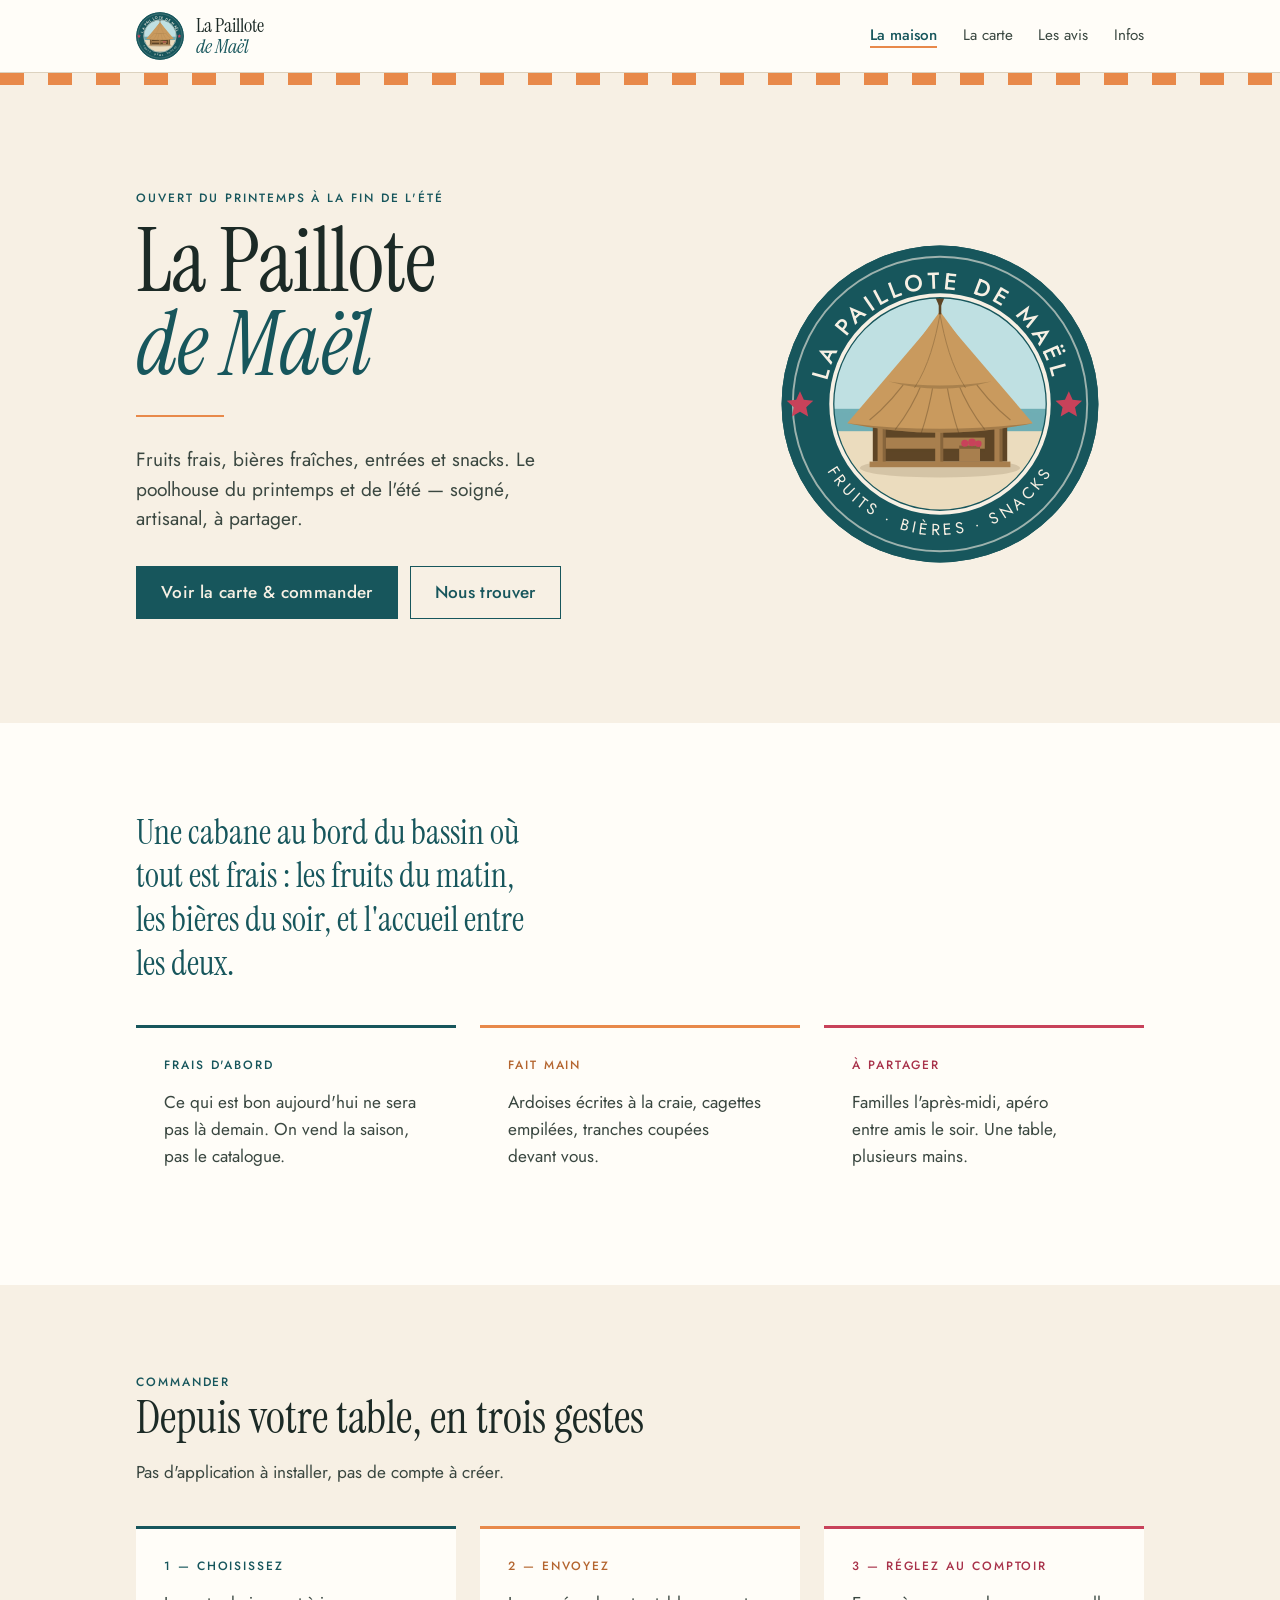
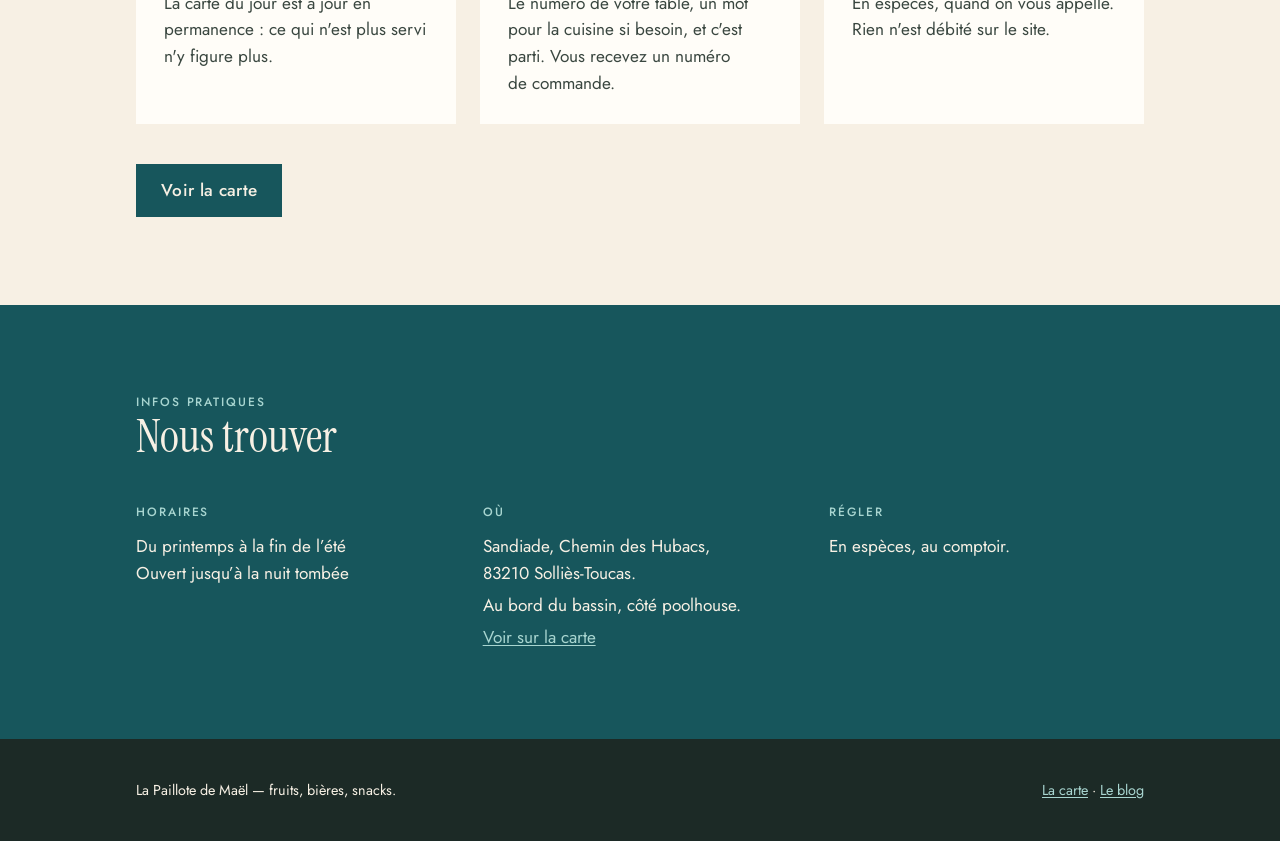
==== site/index.html @ 507b34f7 "Horaires en direct sur l'accueil (au lieu du texte à compléter)" ====
<!DOCTYPE html>
<html lang="fr">
<head>
<meta charset="utf-8">
<meta name="viewport" content="width=device-width, initial-scale=1">
<title>La Paillote de Maël — fruits frais, bières et snacks au bord du bassin</title>
<meta name="description" content="Le poolhouse du printemps et de l'été : fruits frais, bières fraîches, entrées et snacks. Commandez depuis votre table.">
<link rel="icon" href="assets/badge.svg" type="image/svg+xml">
<link rel="icon" type="image/png" sizes="32x32" href="assets/favicon-32.png">
<link rel="apple-touch-icon" href="assets/apple-touch-icon.png">
<link rel="stylesheet" href="css/site.css">
<script src="js/badge.js" defer></script>
<script type="module" src="js/commandes.js"></script>
<script type="module">
  import { afficherHoraires } from './js/horaires.js';
  afficherHoraires(document.getElementById('horaires'));
</script>
</head>
<body>

<a class="saut" href="#principal">Aller au contenu</a>

<header class="entete">
  <div class="contenu entete__barre">
    <a class="marque" href="index.html">
      <span class="cadre-badge marque__badge"><svg class="badge" viewBox="0 0 200 200" aria-hidden="true"><use href="#badge" width="200" height="200"/></svg></span>
      <span class="marque__nom">La Paillote<br><span class="italique">de Maël</span></span>
    </a>
    <nav class="nav" aria-label="Principale">
      <a href="index.html" aria-current="page">La maison</a>
      <a href="carte.html">La carte</a>
      <a href="avis.html">Les avis</a>
      <a class="nav--secondaire" href="#infos">Infos</a>
      <a class="nav--commandes" id="nav-commandes" href="suivi.html" hidden>Vos commandes en cours</a>
    </nav>
  </div>
</header>

<main id="principal">

  <div class="rayures"></div>

  <section class="accroche">
    <div class="contenu accroche__corps">
      <div>
        <p class="surtitre">Ouvert du printemps à la fin de l'été</p>
        <h1 class="accroche__titre">La Paillote<br><span class="italique">de Maël</span></h1>
        <div class="accroche__filet"></div>
        <p class="accroche__texte">
          Fruits frais, bières fraîches, entrées et snacks. Le poolhouse du
          printemps et de l'été — soigné, artisanal, à partager.
        </p>
        <div class="accroche__actions">
          <a class="bouton" href="carte.html">Voir la carte &amp; commander</a>
          <a class="bouton bouton--creux" href="#infos">Nous trouver</a>
        </div>
      </div>
      <div class="cadre-badge accroche__badge">
        <svg class="badge" viewBox="0 0 200 200" role="img"
             aria-label="Badge de La Paillote de Maël"><use href="#badge" width="200" height="200"/></svg>
      </div>
    </div>
  </section>

  <section class="section">
    <div class="contenu">
      <p class="chapo">
        Une cabane au bord du bassin où tout est frais : les fruits du matin,
        les bières du soir, et l'accueil entre les deux.
      </p>

      <div class="principes">
        <article class="principe">
          <h2 class="principe__titre">Frais d'abord</h2>
          <p class="principe__texte">
            Ce qui est bon aujourd'hui ne sera pas là demain. On vend la
            saison, pas le catalogue.
          </p>
        </article>
        <article class="principe principe--abricot">
          <h2 class="principe__titre">Fait main</h2>
          <p class="principe__texte">
            Ardoises écrites à la craie, cagettes empilées, tranches coupées
            devant vous.
          </p>
        </article>
        <article class="principe principe--pasteque">
          <h2 class="principe__titre">À partager</h2>
          <p class="principe__texte">
            Familles l'après-midi, apéro entre amis le soir. Une table,
            plusieurs mains.
          </p>
        </article>
      </div>
    </div>
  </section>

  <section class="section section--creme">
    <div class="contenu">
      <p class="surtitre">Commander</p>
      <h2 class="titre-section">Depuis votre table, en trois gestes</h2>
      <p class="section__intro">
        Pas d'application à installer, pas de compte à créer.
      </p>

      <div class="principes">
        <article class="principe">
          <h3 class="principe__titre">1 — Choisissez</h3>
          <p class="principe__texte">
            La carte du jour est à jour en permanence : ce qui n'est plus
            servi n'y figure plus.
          </p>
        </article>
        <article class="principe principe--abricot">
          <h3 class="principe__titre">2 — Envoyez</h3>
          <p class="principe__texte">
            Le numéro de votre table, un mot pour la cuisine si besoin, et
            c'est parti. Vous recevez un numéro de commande.
          </p>
        </article>
        <article class="principe principe--pasteque">
          <h3 class="principe__titre">3 — Réglez au comptoir</h3>
          <p class="principe__texte">
            En espèces, quand on vous appelle. Rien n'est débité sur le site.
          </p>
        </article>
      </div>

      <p style="margin-top: 2.5rem;">
        <a class="bouton" href="carte.html">Voir la carte</a>
      </p>
    </div>
  </section>

  <section class="section section--bassin" id="infos">
    <div class="contenu">
      <p class="surtitre">Infos pratiques</p>
      <h2 class="titre-section">Nous trouver</h2>

      <div class="infos">
        <div class="info" id="horaires">
          <h3 class="info__titre">Horaires</h3>
          <p><span class="horaires__badge" data-horaires-badge>…</span></p>
          <p><span data-horaires-jours>Du printemps à la fin de l'été</span><br>
             <span data-horaires-plage>Ouvert jusqu'à la nuit tombée.</span></p>
        </div>
        <div class="info">
          <h3 class="info__titre">Où</h3>
          <p>Sandiade, Chemin des Hubacs,<br>83210 Solliès-Toucas.</p>
          <p>Au bord du bassin, côté poolhouse.</p>
          <p><a href="https://www.google.com/maps/search/?api=1&amp;query=Chemin+des+Hubacs%2C+83210+Solli%C3%A8s-Toucas"
                target="_blank" rel="noopener">Voir sur la carte</a></p>
        </div>
        <div class="info">
          <h3 class="info__titre">Régler</h3>
          <p>En espèces, au comptoir.</p>
        </div>
      </div>

    </div>
  </section>

</main>

<footer class="pied">
  <div class="contenu pied__barre">
    <p>La Paillote de Maël — fruits, bières, snacks.</p>
    <p><a href="carte.html">La carte</a> · <a href="https://paillotedemael.blogspot.com/" rel="noopener">Le blog</a></p>
  </div>
</footer>

</body>
</html>
---- site/css/site.css ----
/* ==========================================================================
   La Paillote de Maël — site public
   Le site reprend les jetons de la charte (voir charte/index.html) mais en
   unités relatives : il se lit d'abord sur un téléphone, au bord du bassin.
   ========================================================================== */

/* --- Polices ------------------------------------------------------------- */

@font-face {
  font-family: 'Instrument Serif';
  font-style: normal;
  font-weight: 400;
  font-display: swap;
  src: url('../../assets/fonts/instrument-serif-latin.woff2') format('woff2');
  unicode-range: U+0000-00FF, U+0131, U+0152-0153, U+02BB-02BC, U+02C6, U+02DA,
    U+02DC, U+0304, U+0308, U+0329, U+2000-206F, U+20AC, U+2122, U+2191, U+2193,
    U+2212, U+2215, U+FEFF, U+FFFD;
}

@font-face {
  font-family: 'Instrument Serif';
  font-style: italic;
  font-weight: 400;
  font-display: swap;
  src: url('../../assets/fonts/instrument-serif-italic-latin.woff2') format('woff2');
  unicode-range: U+0000-00FF, U+0131, U+0152-0153, U+02BB-02BC, U+02C6, U+02DA,
    U+02DC, U+0304, U+0308, U+0329, U+2000-206F, U+20AC, U+2122, U+2191, U+2193,
    U+2212, U+2215, U+FEFF, U+FFFD;
}

@font-face {
  font-family: 'Jost';
  font-style: normal;
  font-weight: 100 900;
  font-display: swap;
  src: url('../../assets/fonts/jost-latin.woff2') format('woff2');
  unicode-range: U+0000-00FF, U+0131, U+0152-0153, U+02BB-02BC, U+02C6, U+02DA,
    U+02DC, U+0304, U+0308, U+0329, U+2000-206F, U+20AC, U+2122, U+2191, U+2193,
    U+2212, U+2215, U+FEFF, U+FFFD;
}

/* --- Jetons -------------------------------------------------------------- */

:root {
  --bassin: #17565c;
  --abricot: #e8894a;
  --creme: #f7f0e4;
  --pasteque: #c8425a;
  --eau-claire: #a8d5d0;
  --olive: #7c8f4e;
  --encre: #1c2a26;

  --abricot-texte: #b4652f;
  --pasteque-texte: #a8324a;
  --papier: #fffdf8;
  --texte: #3a4740;
  --gris: #6e7c74;
  --filet: #dcd2bf;
  --pointille: #c8bfa9;

  --serif: 'Instrument Serif', Georgia, 'Times New Roman', serif;
  --sans: 'Jost', 'Helvetica Neue', Arial, sans-serif;

  /* La charte veut de l'air : 60 % de crème, le reste par petites touches. */
  --gouttiere: clamp(1.25rem, 4vw, 2.5rem);
  --largeur: 68rem;
  --rayon: 0;
}

* {
  box-sizing: border-box;
}

h1, h2, h3, h4, p, ul, ol, figure, blockquote {
  margin: 0;
}

ul {
  padding: 0;
  list-style: none;
}

html {
  -webkit-text-size-adjust: 100%;
}

body {
  margin: 0;
  background: var(--papier);
  color: var(--encre);
  font-family: var(--sans);
  font-size: clamp(1rem, 0.96rem + 0.2vw, 1.075rem);
  line-height: 1.55;
  text-wrap: pretty;
}

img, svg {
  max-width: 100%;
}

a {
  color: var(--bassin);
  text-underline-offset: 2px;
}

a:hover {
  color: var(--abricot);
}

:focus-visible {
  outline: 2px solid var(--abricot);
  outline-offset: 3px;
}

/* Le lien d'évitement ne se montre qu'au clavier. */
.saut {
  position: absolute;
  left: -9999px;
  top: 0;
  z-index: 100;
  padding: 0.75rem 1rem;
  background: var(--bassin);
  color: var(--creme);
}

.saut:focus {
  left: 0;
}

/* --- Éléments partagés --------------------------------------------------- */

.contenu {
  width: 100%;
  max-width: var(--largeur);
  margin-inline: auto;
  padding-inline: var(--gouttiere);
}

.surtitre {
  font-size: 0.75rem;
  font-weight: 500;
  letter-spacing: 0.16em;
  text-transform: uppercase;
  color: var(--bassin);
}

.titre-section {
  font-family: var(--serif);
  font-weight: 400;
  font-size: clamp(1.9rem, 1.4rem + 2.2vw, 2.9rem);
  line-height: 1.1;
  text-wrap: balance;
}

.italique {
  font-style: italic;
  color: var(--bassin);
}

/* Rayures parasol — bandes de 8 mm à l'échelle du web. */
.rayures {
  height: 0.75rem;
  background: repeating-linear-gradient(
    90deg,
    var(--abricot) 0 1.5rem,
    var(--creme) 1.5rem 3rem
  );
}

.bouton {
  display: inline-flex;
  align-items: center;
  justify-content: center;
  gap: 0.5rem;
  min-height: 3rem;
  padding: 0.75rem 1.5rem;
  border: 1px solid var(--bassin);
  border-radius: var(--rayon);
  background: var(--bassin);
  color: var(--creme);
  font: inherit;
  font-weight: 500;
  letter-spacing: 0.02em;
  text-decoration: none;
  cursor: pointer;
  transition: background 0.15s, border-color 0.15s, color 0.15s;
}

.bouton:hover:not(:disabled) {
  background: var(--abricot);
  border-color: var(--abricot);
  color: var(--encre);
}

.bouton:disabled {
  opacity: 0.45;
  cursor: not-allowed;
}

.bouton--creux {
  background: transparent;
  color: var(--bassin);
}

.bouton--creux:hover {
  background: var(--bassin);
  border-color: var(--bassin);
  color: var(--creme);
}

/* --- En-tête ------------------------------------------------------------- */

.entete {
  position: sticky;
  top: 0;
  z-index: 20;
  background: var(--papier);
  border-bottom: 1px solid var(--filet);
}

.entete__barre {
  display: flex;
  align-items: center;
  justify-content: space-between;
  gap: 1rem;
  min-height: 4.5rem;
}

.marque {
  display: flex;
  align-items: center;
  gap: 0.75rem;
  text-decoration: none;
  color: inherit;
}

.marque__badge {
  width: 3rem;
}

.marque__nom {
  font-family: var(--serif);
  font-size: 1.25rem;
  line-height: 1.05;
}

.nav {
  display: flex;
  align-items: center;
  gap: clamp(0.75rem, 2vw, 1.75rem);
}

.nav a {
  color: var(--texte);
  font-size: 0.95rem;
  text-decoration: none;
}

.nav a:hover,
.nav a[aria-current='page'] {
  color: var(--bassin);
}

.nav a[aria-current='page'] {
  font-weight: 500;
  box-shadow: inset 0 -2px 0 var(--abricot);
}

/* « Vos commandes en cours » : l'onglet n'existe que si l'appareil a une
   commande fraîche — js/commandes.js retire alors l'attribut hidden. */
.nav--commandes {
  color: var(--abricot-texte);
  font-weight: 500;
  white-space: nowrap;
}

@media (max-width: 34rem) {
  .nav--secondaire {
    display: none;
  }

  /* Sur téléphone, l'onglet des commandes passe à la ligne plutôt que de
     pousser l'en-tête hors de l'écran. */
  .nav {
    flex-wrap: wrap;
    justify-content: flex-end;
    row-gap: 0.25rem;
  }
}

/* --- Bandeau d'accueil --------------------------------------------------- */

.accroche {
  background: var(--creme);
}

.accroche__corps {
  padding-block: clamp(3rem, 9vw, 6.5rem);
  display: grid;
  gap: clamp(1.75rem, 5vw, 3rem);
  grid-template-columns: minmax(0, 1fr);
  align-items: center;
}

@media (min-width: 52rem) {
  .accroche__corps {
    grid-template-columns: minmax(0, 1.15fr) minmax(0, 0.85fr);
  }
}

.accroche__titre {
  font-family: var(--serif);
  font-weight: 400;
  font-size: clamp(3rem, 1.6rem + 6.5vw, 5.5rem);
  line-height: 0.95;
  letter-spacing: -0.01em;
  margin-block: 0.75rem 0;
  text-wrap: balance;
}

.accroche__filet {
  width: 5.5rem;
  height: 2px;
  margin-block: 1.75rem;
  background: var(--abricot);
}

.accroche__texte {
  max-width: 34ch;
  font-size: clamp(1.05rem, 1rem + 0.35vw, 1.2rem);
  color: var(--texte);
}

.accroche__actions {
  display: flex;
  flex-wrap: wrap;
  gap: 0.75rem;
  margin-top: 2rem;
}

.accroche__badge {
  justify-self: center;
  width: min(20rem, 62vw);
}

/* --- Sections ------------------------------------------------------------ */

.section {
  padding-block: clamp(3rem, 8vw, 5.5rem);
}

.section--creme {
  background: var(--creme);
}

.section--bassin {
  background: var(--bassin);
  color: var(--creme);
}

.section--bassin .surtitre {
  color: var(--eau-claire);
}

.section--bassin a {
  color: var(--eau-claire);
}

.section__intro {
  max-width: 44ch;
  margin-top: 1rem;
  color: var(--texte);
}

.section--bassin .section__intro {
  color: inherit;
}

.chapo {
  max-width: 26ch;
  font-family: var(--serif);
  font-size: clamp(1.5rem, 1.1rem + 1.7vw, 2.1rem);
  line-height: 1.3;
  color: var(--bassin);
}

/* Les trois principes de la charte. */
.principes {
  display: grid;
  gap: 1.5rem;
  margin-top: 2.5rem;
  grid-template-columns: repeat(auto-fit, minmax(15rem, 1fr));
}

.principe {
  padding: 1.75rem;
  background: var(--papier);
  border-top: 3px solid var(--bassin);
}

.section--creme .principe {
  background: var(--papier);
}

.principe--abricot { border-top-color: var(--abricot); }
.principe--pasteque { border-top-color: var(--pasteque); }

.principe__titre {
  font-size: 0.75rem;
  font-weight: 500;
  letter-spacing: 0.16em;
  text-transform: uppercase;
  color: var(--bassin);
}

.principe--abricot .principe__titre { color: var(--abricot-texte); }
.principe--pasteque .principe__titre { color: var(--pasteque-texte); }

.principe__texte {
  margin-top: 0.9rem;
  color: var(--texte);
}

/* --- Infos pratiques ----------------------------------------------------- */

.infos {
  display: grid;
  gap: 2rem;
  margin-top: 2.5rem;
  grid-template-columns: repeat(auto-fit, minmax(14rem, 1fr));
}

.info__titre {
  font-size: 0.75rem;
  font-weight: 500;
  letter-spacing: 0.16em;
  text-transform: uppercase;
  color: var(--eau-claire);
  margin-bottom: 0.75rem;
}

.info p + p {
  margin-top: 0.35rem;
}

/* --- Pied de page -------------------------------------------------------- */

.pied {
  padding-block: 2.5rem;
  background: var(--encre);
  color: var(--creme);
  font-size: 0.9rem;
}

.pied__barre {
  display: flex;
  flex-wrap: wrap;
  align-items: center;
  justify-content: space-between;
  gap: 1rem;
}

.pied a {
  color: var(--eau-claire);
}

/* --- Messages ------------------------------------------------------------ */

.message {
  padding: 1rem 1.25rem;
  border-left: 3px solid var(--bassin);
  background: var(--creme);
  color: var(--texte);
}

.message--erreur {
  border-left-color: var(--pasteque);
  color: var(--pasteque-texte);
}

.message--succes {
  border-left-color: var(--olive);
}

[hidden] {
  display: none !important;
}

/* --- Formulaires --------------------------------------------------------- */

.champ {
  display: flex;
  flex-direction: column;
  gap: 0.4rem;
}

.champ__label {
  font-size: 0.75rem;
  font-weight: 500;
  letter-spacing: 0.16em;
  text-transform: uppercase;
  color: var(--bassin);
}

.champ__aide {
  font-size: 0.85rem;
  color: var(--gris);
}

input[type='text'],
input[type='tel'],
input[type='email'],
input[type='password'],
textarea,
select {
  width: 100%;
  min-height: 3rem;
  padding: 0.7rem 0.9rem;
  border: 1px solid var(--pointille);
  border-radius: var(--rayon);
  background: var(--papier);
  color: inherit;
  font: inherit;
}

textarea {
  min-height: 5.5rem;
  resize: vertical;
}

input:focus-visible,
textarea:focus-visible,
select:focus-visible {
  border-color: var(--bassin);
}

/* --- Badge --------------------------------------------------------------- */
/* Le dessin est injecté par js/badge.js ; les couleurs vivent ici.
   La TAILLE se règle sur le cadre (.cadre-badge), jamais sur le dessin :
   le badge remplit toujours son cadre, et une règle de composant ne se
   retrouve jamais à batailler de spécificité avec celle-ci. */

.cadre-badge {
  display: block;
  flex: none;
  aspect-ratio: 1;
}

.badge {
  display: block;
  width: 100%;
  height: 100%;

  --badge-anneau: var(--bassin);
  --badge-lettrage: var(--creme);
  --badge-etoile: var(--pasteque);
  --badge-ciel: #bfe0e2;
  --badge-eau: #6faeb4;
  --badge-sable: #ebdcbe;
  --badge-toit: #c99a5e;
  --badge-poteau: #a87f4e;
  --badge-ombre: #5e4526;
  --badge-fruit: var(--pasteque);
}

.badge--mono {
  --badge-anneau: var(--creme);
  --badge-lettrage: var(--bassin);
  --badge-etoile: var(--bassin);
  --badge-ciel: var(--creme);
  --badge-eau: var(--creme);
  --badge-sable: var(--creme);
  --badge-toit: var(--bassin);
  --badge-poteau: var(--bassin);
  --badge-ombre: var(--creme);
  --badge-fruit: var(--bassin);
}

/* --- La carte ------------------------------------------------------------ */

.sommaire {
  position: sticky;
  top: 4.5rem;
  z-index: 10;
  display: flex;
  gap: 0.5rem;
  overflow-x: auto;
  padding-block: 0.75rem;
  background: var(--papier);
  border-bottom: 1px solid var(--filet);
  scrollbar-width: none;
}

.sommaire::-webkit-scrollbar {
  display: none;
}

.sommaire__lien {
  flex: none;
  padding: 0.4rem 0.9rem;
  border: 1px solid var(--filet);
  color: var(--texte);
  font-size: 0.85rem;
  text-decoration: none;
  white-space: nowrap;
}

.sommaire__lien:hover {
  border-color: var(--bassin);
  color: var(--bassin);
}

.rayon + .rayon {
  margin-top: clamp(2.5rem, 6vw, 4rem);
}

.rayon__titre {
  padding-bottom: 0.75rem;
  border-bottom: 1px solid var(--filet);
  font-family: var(--serif);
  font-weight: 400;
  font-size: clamp(1.6rem, 1.2rem + 1.6vw, 2.2rem);
  /* Le titre du rayon doit rester lisible sous le sommaire collant. */
  scroll-margin-top: 8.5rem;
}

.rayon {
  scroll-margin-top: 8.5rem;
}

.plat {
  display: grid;
  grid-template-columns: minmax(0, 1fr) auto auto;
  align-items: center;
  column-gap: clamp(0.75rem, 3vw, 1.5rem);
  padding-block: 1.1rem;
  border-bottom: 1px solid var(--filet);
}

.plat--choisi {
  box-shadow: inset 3px 0 0 var(--abricot);
  padding-left: 0.9rem;
}

.plat__nom {
  font-size: 1.05rem;
}

.plat__description {
  margin-top: 0.15rem;
  color: var(--gris);
  font-size: 0.9rem;
}

.plat__prix {
  font-variant-numeric: tabular-nums;
  color: var(--bassin);
  white-space: nowrap;
}

/* Compteur : le « + » est toujours là, « − » et le total n'apparaissent
   qu'une fois l'article choisi. */
.compteur {
  display: flex;
  align-items: center;
  gap: 0.35rem;
}

.compteur__bouton {
  width: 2.5rem;
  height: 2.5rem;
  flex: none;
  display: grid;
  place-items: center;
  border: 1px solid var(--bassin);
  border-radius: 50%;
  background: transparent;
  color: var(--bassin);
  font: inherit;
  font-size: 1.2rem;
  line-height: 1;
  cursor: pointer;
}

.compteur__bouton:hover {
  background: var(--bassin);
  color: var(--creme);
}

.compteur__bouton--plus {
  background: var(--bassin);
  color: var(--creme);
}

.compteur__bouton--plus:hover {
  background: var(--abricot);
  border-color: var(--abricot);
  color: var(--encre);
}

.compteur__valeur {
  min-width: 1.5rem;
  text-align: center;
  font-weight: 500;
  font-variant-numeric: tabular-nums;
}

/* --- Barre de panier ----------------------------------------------------- */

.barre-panier {
  position: sticky;
  bottom: 0;
  z-index: 15;
  background: var(--bassin);
  color: var(--creme);
  /* Au-dessus de la barre d'accueil des téléphones. */
  padding-bottom: env(safe-area-inset-bottom);
}

.barre-panier__corps {
  display: flex;
  align-items: center;
  justify-content: space-between;
  gap: 1rem;
  padding-block: 0.9rem;
}

.barre-panier__compte {
  font-size: 0.85rem;
  color: var(--eau-claire);
}

.barre-panier__total {
  font-family: var(--serif);
  font-size: 1.5rem;
  line-height: 1.1;
}

.barre-panier .bouton {
  background: var(--abricot);
  border-color: var(--abricot);
  color: var(--encre);
}

.barre-panier .bouton:hover {
  background: var(--creme);
  border-color: var(--creme);
}

/* --- Récapitulatif ------------------------------------------------------- */

.dialogue {
  width: min(32rem, 100vw);
  max-height: 92vh;
  margin: auto;
  padding: 0;
  border: 0;
  background: var(--papier);
  color: inherit;
}

.dialogue::backdrop {
  background: rgb(28 42 38 / 0.55);
}

.dialogue__corps {
  padding: clamp(1.5rem, 5vw, 2.25rem);
  display: flex;
  flex-direction: column;
  gap: 1.5rem;
}

.dialogue__titre {
  font-family: var(--serif);
  font-weight: 400;
  font-size: 1.9rem;
  line-height: 1.1;
}

.recap {
  display: flex;
  flex-direction: column;
  gap: 0.5rem;
  padding-block: 1.25rem;
  border-block: 1px solid var(--filet);
}

.recap__ligne {
  display: flex;
  justify-content: space-between;
  gap: 1rem;
}

.recap__prix {
  font-variant-numeric: tabular-nums;
  color: var(--bassin);
  white-space: nowrap;
}

.recap__total {
  display: flex;
  justify-content: space-between;
  align-items: baseline;
  gap: 1rem;
  font-family: var(--serif);
  font-size: 1.5rem;
}

.choix {
  display: flex;
  gap: 0.75rem;
}

.choix label {
  flex: 1;
  display: flex;
  align-items: center;
  justify-content: center;
  gap: 0.5rem;
  min-height: 3rem;
  padding: 0.6rem 1rem;
  border: 1px solid var(--pointille);
  cursor: pointer;
}

.choix input {
  accent-color: var(--bassin);
}

.choix label:has(input:checked) {
  border-color: var(--bassin);
  background: var(--creme);
  font-weight: 500;
}

.formulaire {
  display: flex;
  flex-direction: column;
  gap: 1.25rem;
}

.formulaire__actions {
  display: flex;
  flex-wrap: wrap;
  gap: 0.75rem;
}

.formulaire__actions .bouton {
  flex: 1;
}

/* --- Suivi de commande --------------------------------------------------- */

.suivi {
  padding-block: clamp(3rem, 9vw, 6rem);
  text-align: center;
}

.suivi__numero {
  font-family: var(--serif);
  font-size: clamp(4rem, 2rem + 9vw, 7rem);
  line-height: 1;
  color: var(--bassin);
}

.suivi__etapes {
  display: flex;
  justify-content: center;
  flex-wrap: wrap;
  gap: 0.5rem;
  margin-top: 2.5rem;
}

.suivi__etape {
  padding: 0.5rem 1rem;
  border: 1px solid var(--filet);
  color: var(--gris);
  font-size: 0.85rem;
}

.suivi__etape[data-actuelle] {
  border-color: var(--bassin);
  background: var(--bassin);
  color: var(--creme);
}

.suivi__etape[data-passee] {
  border-color: var(--bassin);
  color: var(--bassin);
}

/* D'autres commandes du même appareil : on propose d'aller les suivre. */
.suivi__autres {
  margin-top: 3.5rem;
  padding-top: 2rem;
  border-top: 1px solid var(--filet);
}

.suivi__autres-titre {
  font-size: 0.75rem;
  font-weight: 500;
  letter-spacing: 0.16em;
  text-transform: uppercase;
  color: var(--gris);
}

.suivi__autres-liste {
  display: flex;
  justify-content: center;
  flex-wrap: wrap;
  gap: 0.5rem 1.5rem;
  margin-top: 1rem;
}

.suivi__autres-liste a {
  color: var(--bassin);
}

/* --- La facture ----------------------------------------------------------- */
/* Le choix (imprimer / e-mail) vit sur la page de suivi ; le gabarit
   .facture n'existe qu'à l'impression : l'écran ne le montre jamais. */

.facture-choix {
  margin-top: 2.5rem;
}

.facture-choix__boutons {
  display: flex;
  gap: 0.75rem;
  flex-wrap: wrap;
  margin-top: 0.75rem;
}

.facture {
  display: none;
}

@media print {
  /* À l'impression, la facture est la page entière. */
  .entete,
  main,
  .pied {
    display: none !important;
  }

  .facture {
    display: block;
    font-family: var(--sans, sans-serif);
    color: #000;
    max-width: 34rem;
  }

  .facture h1 {
    font-family: var(--serif, serif);
    font-size: 18pt;
    margin-bottom: 2pt;
  }

  .facture table {
    width: 100%;
    border-collapse: collapse;
    margin-block: 10pt;
  }

  .facture td {
    padding: 3pt 0;
    border-bottom: 0.5pt solid #bbb;
  }

  .facture td:last-child {
    text-align: right;
    white-space: nowrap;
  }

  .facture .facture__total td {
    font-weight: 600;
    border-bottom: none;
    border-top: 1.5pt solid #000;
  }
}

/* Le détail d'une formule au récapitulatif : sous le nom, discret. */
.recap__choix {
  display: block;
  font-size: 0.85rem;
  color: var(--gris);
}

/* --- Fidélité et roue ------------------------------------------------------ */

.fidelite {
  margin-top: 2.5rem;
  padding: 1.25rem 1.5rem;
  background: var(--creme);
  border-inline-start: 3px solid var(--abricot);
  display: grid;
  gap: 0.5rem;
  justify-items: start;
}

.fidelite__points {
  font-family: var(--serif);
  font-size: 2rem;
  line-height: 1;
}

.fidelite__avoirs {
  list-style: none;
  padding: 0;
  display: grid;
  gap: 0.25rem;
}

.roue {
  position: relative;
  width: min(18rem, 70vw);
}

.roue__disque {
  display: block;
  width: 100%;
  height: auto;
}

.roue__fleche {
  position: absolute;
  top: -0.4rem;
  left: 50%;
  transform: translateX(-50%);
  width: 0;
  height: 0;
  border-inline: 0.7rem solid transparent;
  border-top: 1.1rem solid var(--encre);
  z-index: 1;
}

/* --- Les avis -------------------------------------------------------------- */
/* Le dépôt (étoiles) vit sur la page de suivi ; les cartes, sur avis.html. */

.avis-etoiles {
  display: flex;
  gap: 0.25rem;
}

.avis-etoiles button {
  font-size: 2rem;
  line-height: 1;
  padding: 0.15rem;
  background: none;
  border: none;
  color: var(--filet);
  cursor: pointer;
  transition: color 0.1s, transform 0.1s;
}

.avis-etoiles button:hover {
  transform: scale(1.15);
}

.avis-etoiles button.avis-etoiles--pleine {
  color: var(--abricot);
}

.avis-bloc {
  margin-top: 2.5rem;
  padding: 1.25rem 1.5rem;
  background: var(--creme);
  border-inline-start: 3px solid var(--olive);
}

.avis-liste {
  display: grid;
  grid-template-columns: repeat(auto-fill, minmax(19rem, 1fr));
  gap: 1rem;
  align-items: start;
}

.avis-carte {
  background: var(--creme);
  padding: 1.1rem 1.25rem;
  display: grid;
  gap: 0.5rem;
}

.avis-carte__etoiles {
  color: var(--abricot);
  letter-spacing: 0.15em;
}

.avis-carte__mot {
  font-family: var(--serif);
  font-size: 1.15rem;
  line-height: 1.35;
}

.avis-carte__signature {
  color: var(--gris);
  font-size: 0.9rem;
}

.avis-carte__commande {
  color: var(--gris);
  font-size: 0.85rem;
  border-top: 1px dashed var(--pointille);
  padding-top: 0.5rem;
}

/* --- Bandeaux de la carte --------------------------------------------------- */
/* Le service fermé, l'heure mystère : deux annonces, en haut de la carte. */

.bandeau {
  margin-top: 1.5rem;
  padding: 0.9rem 1.1rem;
  border-inline-start: 3px solid var(--bassin);
  background: var(--creme);
  font-weight: 500;
}

.bandeau--ferme {
  border-inline-start-color: var(--pasteque);
  color: var(--pasteque-texte);
}

.bandeau--heure {
  border-inline-start-color: var(--abricot);
  color: var(--abricot-texte);
}

/* --- Horaires, sur la page d'accueil ---------------------------------------- */

.horaires__badge {
  display: inline-block;
  font-family: var(--sans);
  font-weight: 500;
  font-size: 0.9rem;
  letter-spacing: 0.02em;
}

.horaires__badge--ouvert {
  color: var(--olive);
}

.horaires__badge--ferme {
  color: var(--pasteque);
}

/* Un bouton de service, discret : « me prévenir », et compagnie. */
.bouton-discret {
  font: inherit;
  font-size: 0.9rem;
  padding: 0.45rem 0.9rem;
  background: none;
  border: 1px solid var(--filet);
  color: var(--texte);
  cursor: pointer;
}

.bouton-discret:hover {
  border-color: var(--abricot);
  color: var(--abricot-texte);
}
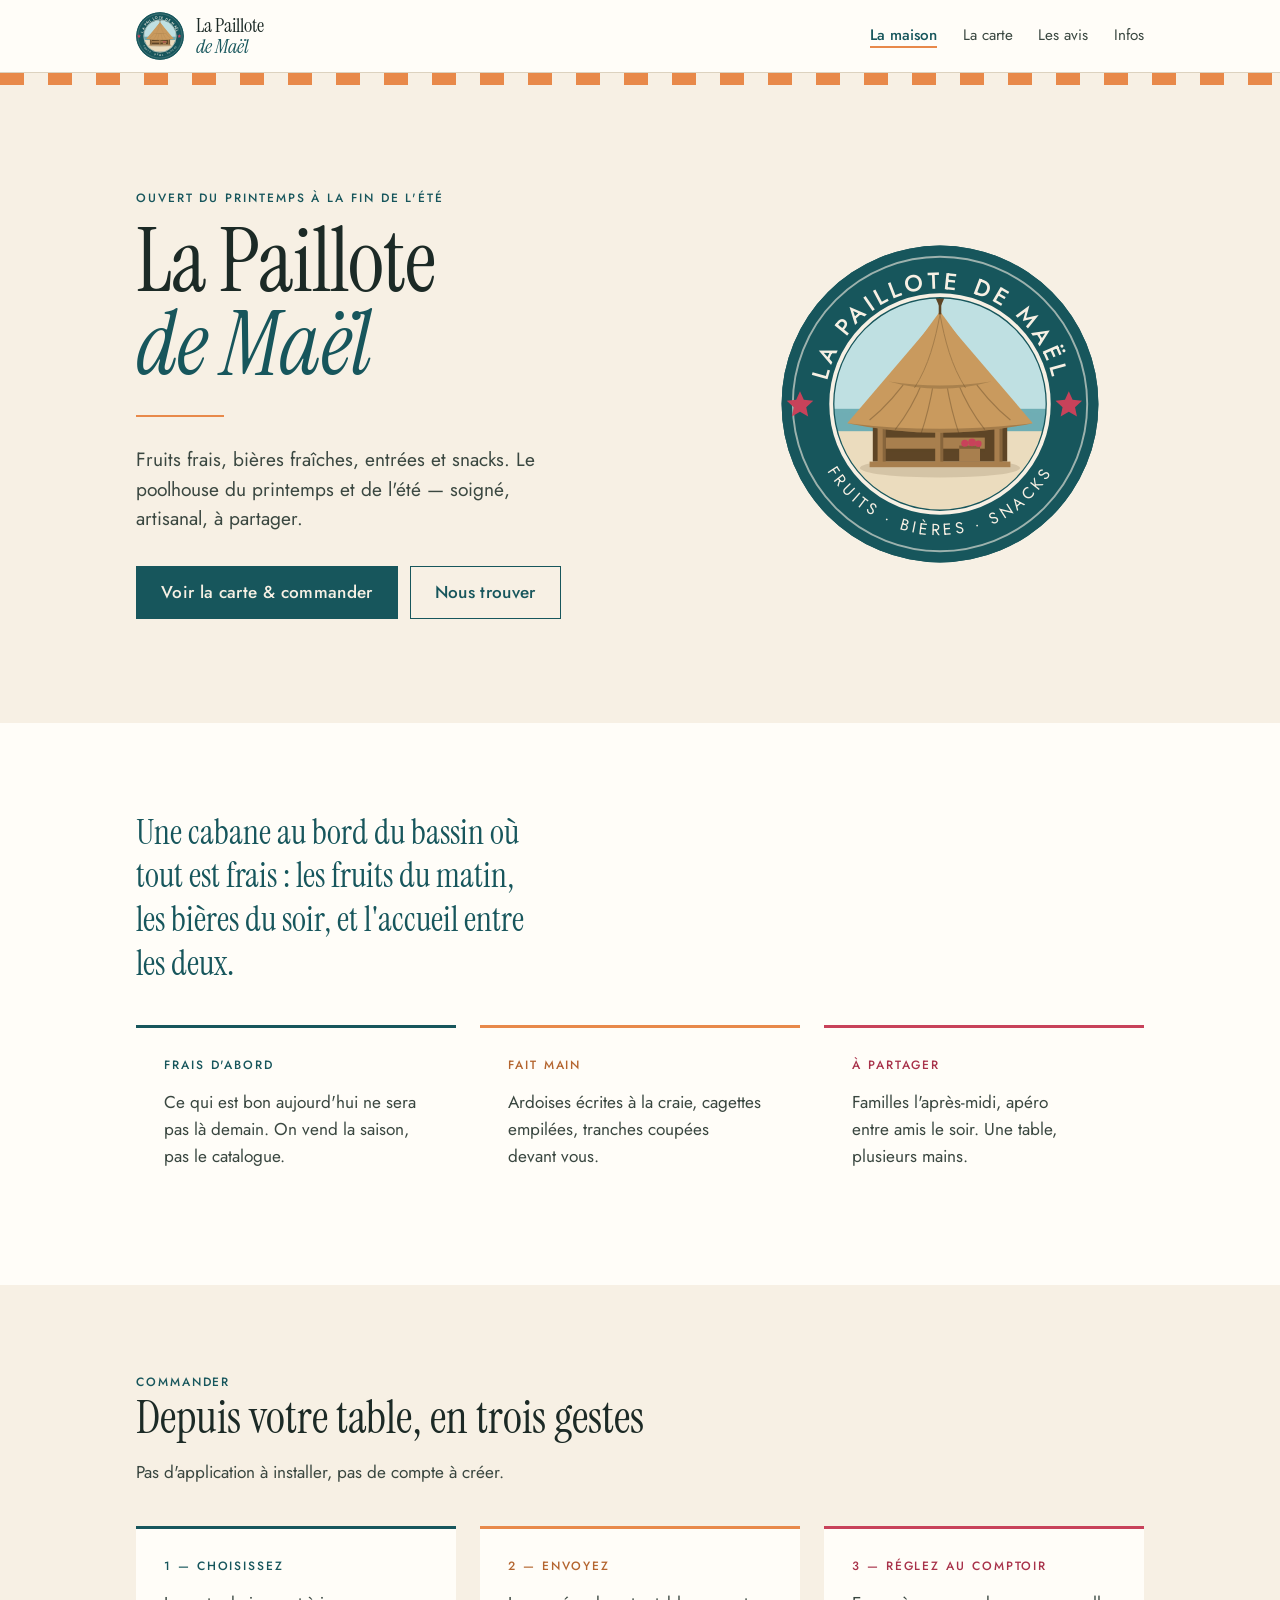
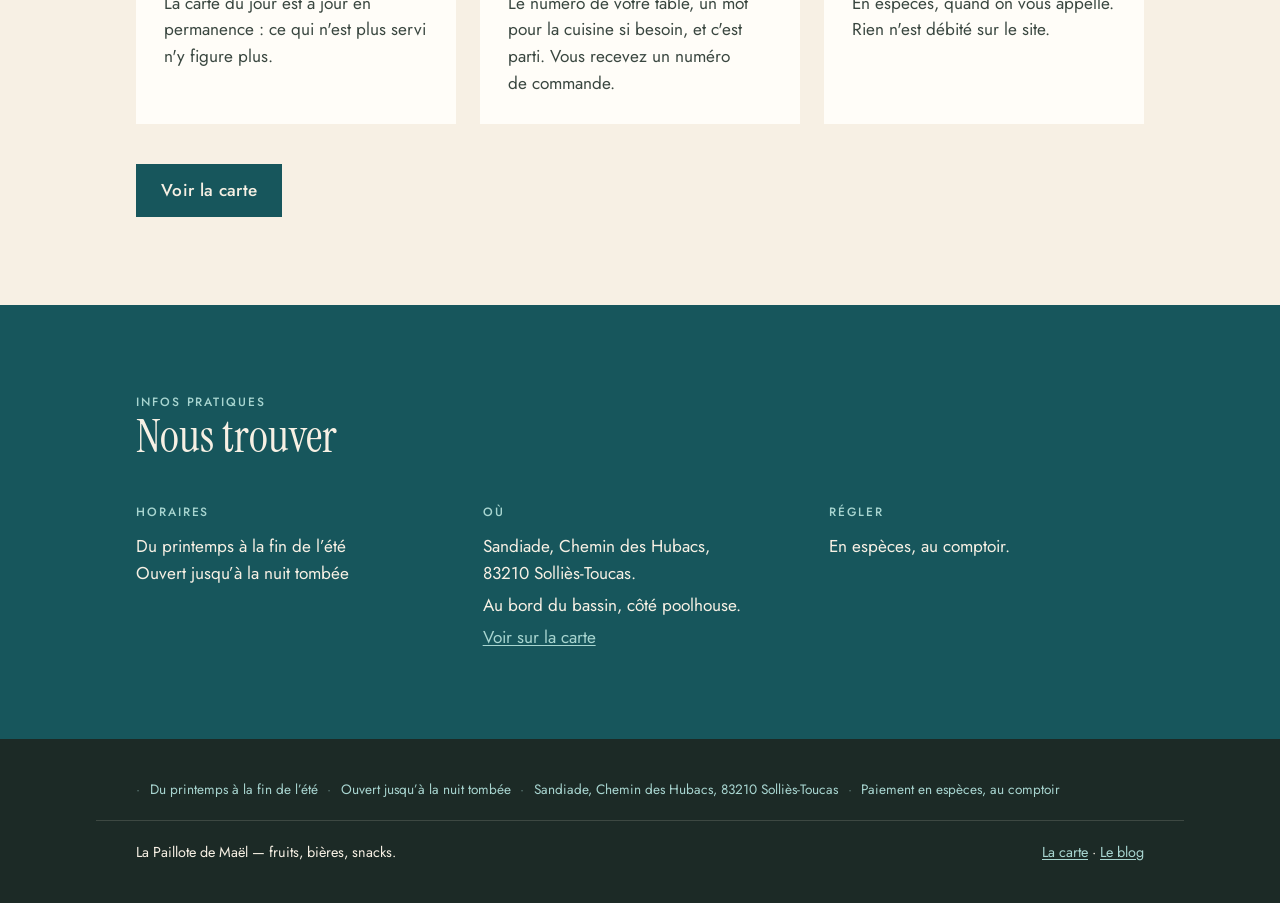
==== commit 00b0483e: "Infos pratiques (horaires, adresse, paiement) dans le pied de toutes les pages publiques" ====
--- a/site/index.html
+++ b/site/index.html
@@ -14,6 +14,7 @@
 <script type="module">
   import { afficherHoraires } from './js/horaires.js';
   afficherHoraires(document.getElementById('horaires'));
+  afficherHoraires(document.getElementById('pied-horaires'));
 </script>
 </head>
 <body>
@@ -163,6 +164,17 @@
 </main>
 
 <footer class="pied">
+  <div class="contenu pied__infos" id="pied-horaires">
+    <span class="horaires__badge" data-horaires-badge>…</span>
+    <span class="pied__infos-separateur">·</span>
+    <span data-horaires-jours>Du printemps à la fin de l'été</span>
+    <span class="pied__infos-separateur">·</span>
+    <span data-horaires-plage>Ouvert jusqu'à la nuit tombée.</span>
+    <span class="pied__infos-separateur">·</span>
+    <span>Sandiade, Chemin des Hubacs, 83210 Solliès-Toucas</span>
+    <span class="pied__infos-separateur">·</span>
+    <span>Paiement en espèces, au comptoir</span>
+  </div>
   <div class="contenu pied__barre">
     <p>La Paillote de Maël — fruits, bières, snacks.</p>
     <p><a href="carte.html">La carte</a> · <a href="https://paillotedemael.blogspot.com/" rel="noopener">Le blog</a></p>
--- a/site/css/site.css
+++ b/site/css/site.css
@@ -464,6 +464,30 @@
   color: var(--eau-claire);
 }
 
+.pied__infos {
+  display: flex;
+  flex-wrap: wrap;
+  align-items: baseline;
+  gap: 0.4rem 0.6rem;
+  padding-bottom: 1.25rem;
+  margin-bottom: 1.25rem;
+  border-bottom: 1px solid rgba(247, 240, 228, 0.15);
+  font-size: 0.85rem;
+  color: var(--eau-claire);
+}
+
+.pied__infos .horaires__badge--ouvert {
+  color: #9fd6a0;
+}
+
+.pied__infos .horaires__badge--ferme {
+  color: #e79a9a;
+}
+
+.pied__infos-separateur {
+  opacity: 0.5;
+}
+
 /* --- Messages ------------------------------------------------------------ */
 
 .message {
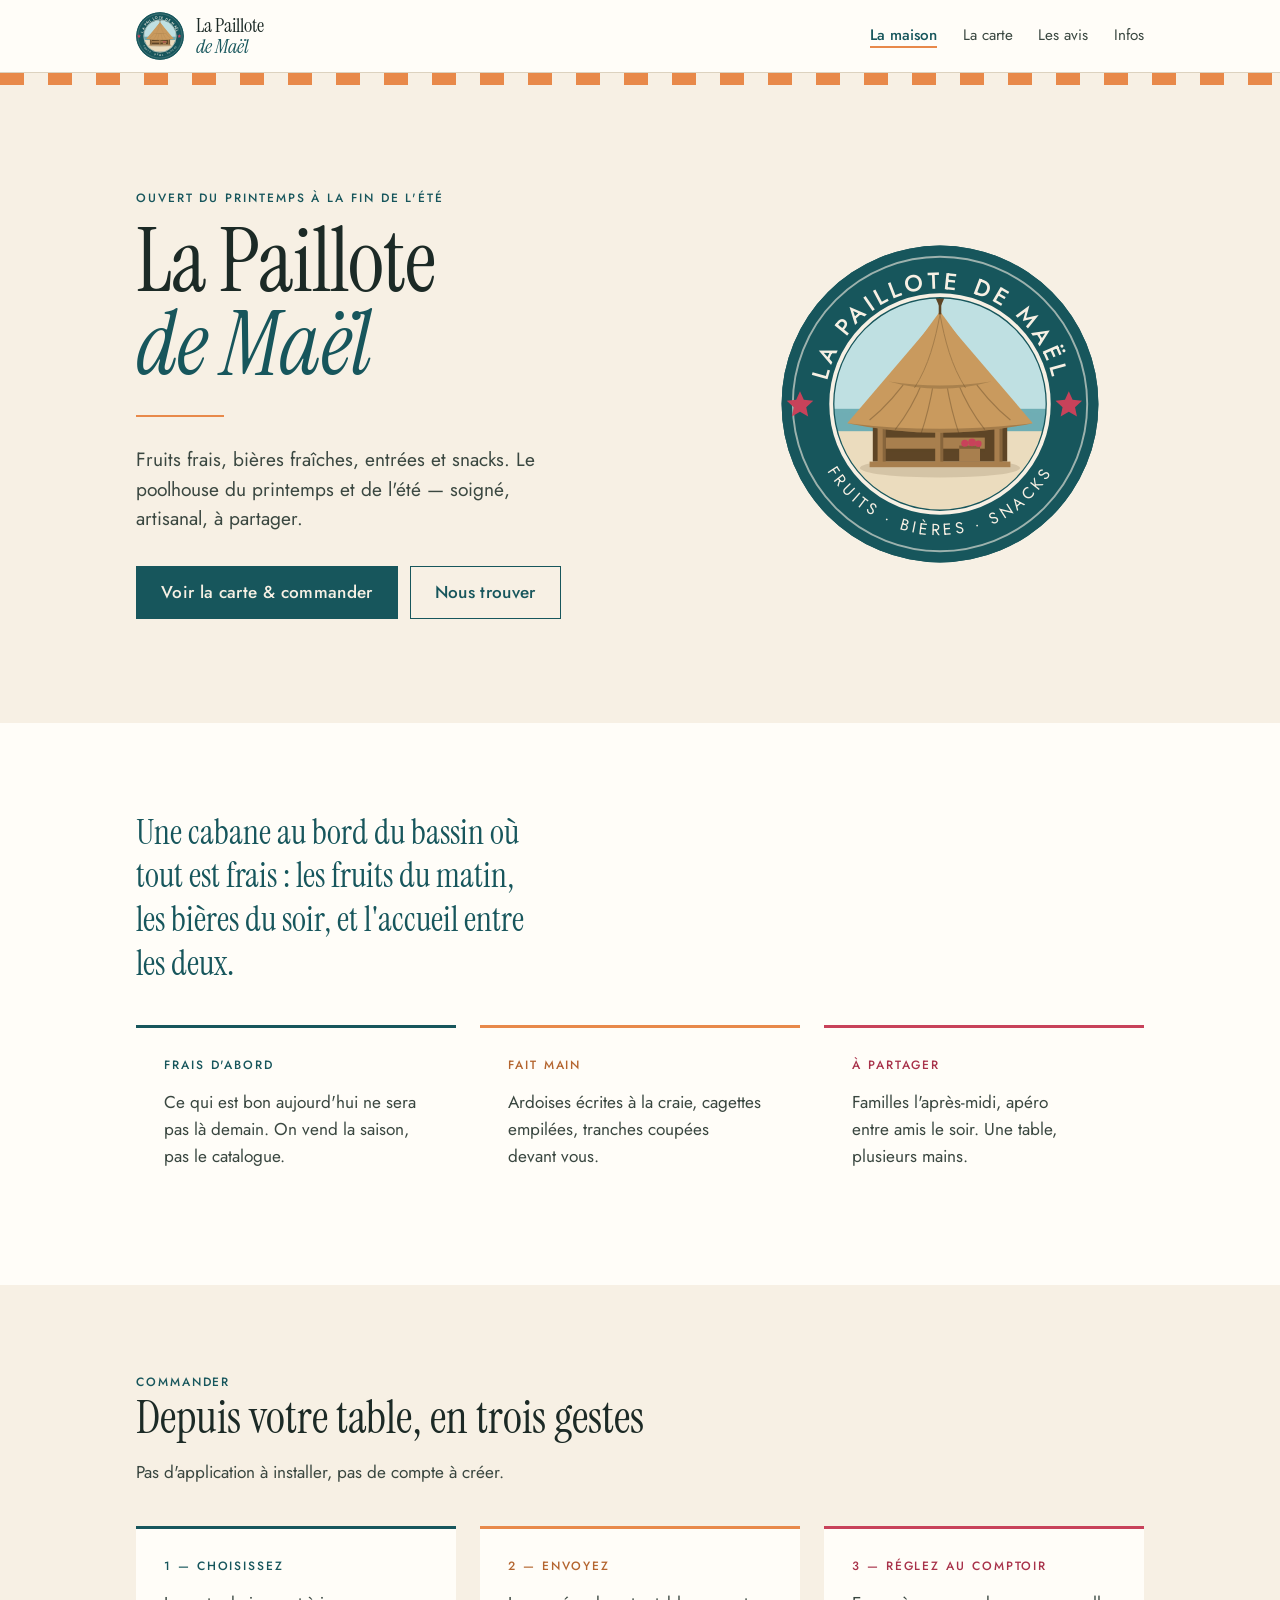
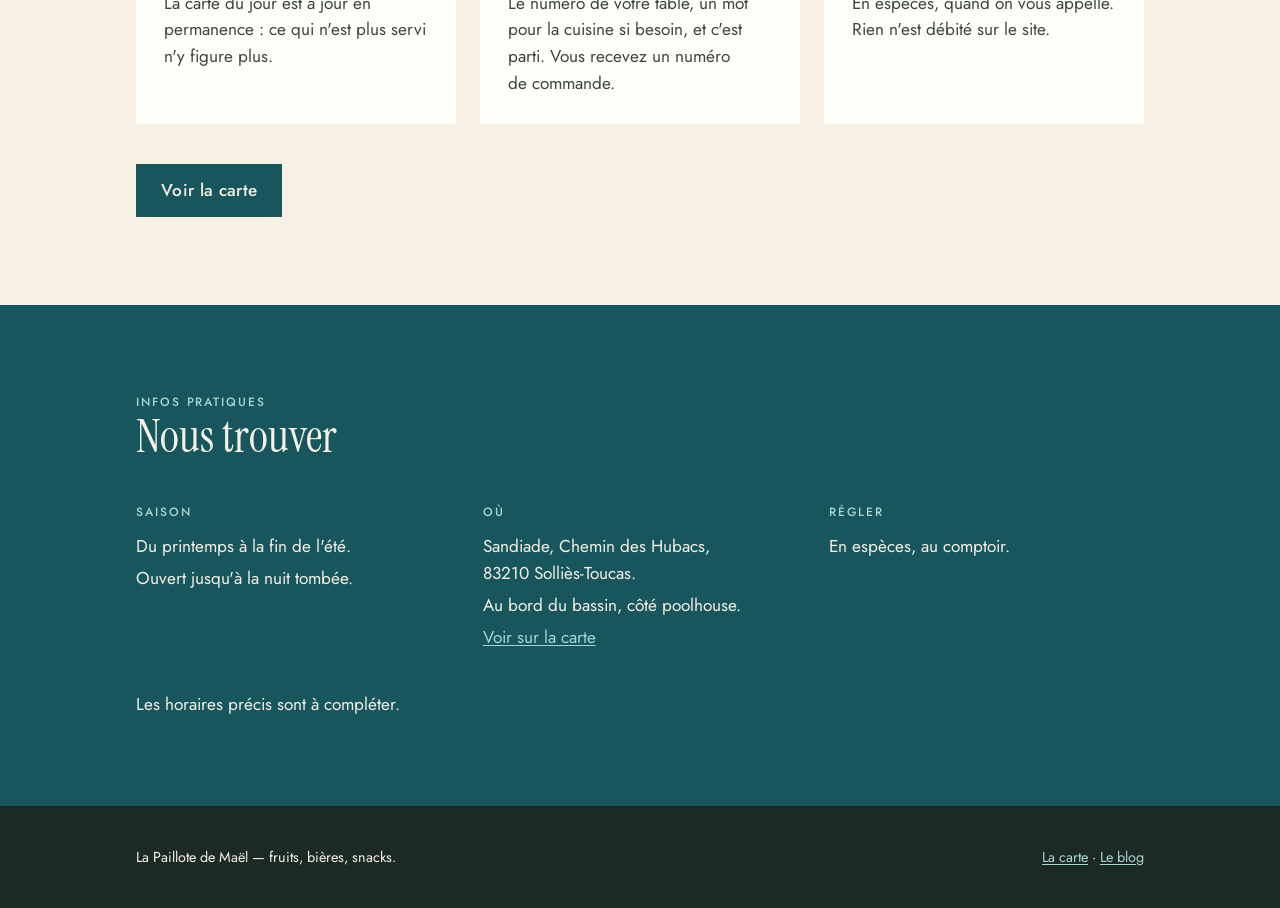
==== commit 564196bc: "Revenir sur les quatre commits d'horaires Annule 507b34f, 488288f, a40be6d et 00b0483. Le motif prin" ====
--- a/site/index.html
+++ b/site/index.html
@@ -11,11 +11,6 @@
 <link rel="stylesheet" href="css/site.css">
 <script src="js/badge.js" defer></script>
 <script type="module" src="js/commandes.js"></script>
-<script type="module">
-  import { afficherHoraires } from './js/horaires.js';
-  afficherHoraires(document.getElementById('horaires'));
-  afficherHoraires(document.getElementById('pied-horaires'));
-</script>
 </head>
 <body>
 
@@ -139,11 +134,10 @@
       <h2 class="titre-section">Nous trouver</h2>
 
       <div class="infos">
-        <div class="info" id="horaires">
-          <h3 class="info__titre">Horaires</h3>
-          <p><span class="horaires__badge" data-horaires-badge>…</span></p>
-          <p><span data-horaires-jours>Du printemps à la fin de l'été</span><br>
-             <span data-horaires-plage>Ouvert jusqu'à la nuit tombée.</span></p>
+        <div class="info">
+          <h3 class="info__titre">Saison</h3>
+          <p>Du printemps à la fin de l'été.</p>
+          <p>Ouvert jusqu'à la nuit tombée.</p>
         </div>
         <div class="info">
           <h3 class="info__titre">Où</h3>
@@ -158,23 +152,16 @@
         </div>
       </div>
 
+      <p class="section__intro" style="margin-top: 2.5rem;">
+        <!-- À compléter : horaires, téléphone, réseaux. -->
+        Les horaires précis sont à compléter.
+      </p>
     </div>
   </section>
 
 </main>
 
 <footer class="pied">
-  <div class="contenu pied__infos" id="pied-horaires">
-    <span class="horaires__badge" data-horaires-badge>…</span>
-    <span class="pied__infos-separateur">·</span>
-    <span data-horaires-jours>Du printemps à la fin de l'été</span>
-    <span class="pied__infos-separateur">·</span>
-    <span data-horaires-plage>Ouvert jusqu'à la nuit tombée.</span>
-    <span class="pied__infos-separateur">·</span>
-    <span>Sandiade, Chemin des Hubacs, 83210 Solliès-Toucas</span>
-    <span class="pied__infos-separateur">·</span>
-    <span>Paiement en espèces, au comptoir</span>
-  </div>
   <div class="contenu pied__barre">
     <p>La Paillote de Maël — fruits, bières, snacks.</p>
     <p><a href="carte.html">La carte</a> · <a href="https://paillotedemael.blogspot.com/" rel="noopener">Le blog</a></p>
--- a/site/css/site.css
+++ b/site/css/site.css
@@ -464,30 +464,6 @@
   color: var(--eau-claire);
 }
 
-.pied__infos {
-  display: flex;
-  flex-wrap: wrap;
-  align-items: baseline;
-  gap: 0.4rem 0.6rem;
-  padding-bottom: 1.25rem;
-  margin-bottom: 1.25rem;
-  border-bottom: 1px solid rgba(247, 240, 228, 0.15);
-  font-size: 0.85rem;
-  color: var(--eau-claire);
-}
-
-.pied__infos .horaires__badge--ouvert {
-  color: #9fd6a0;
-}
-
-.pied__infos .horaires__badge--ferme {
-  color: #e79a9a;
-}
-
-.pied__infos-separateur {
-  opacity: 0.5;
-}
-
 /* --- Messages ------------------------------------------------------------ */
 
 .message {
@@ -1150,24 +1126,6 @@
   color: var(--abricot-texte);
 }
 
-/* --- Horaires, sur la page d'accueil ---------------------------------------- */
-
-.horaires__badge {
-  display: inline-block;
-  font-family: var(--sans);
-  font-weight: 500;
-  font-size: 0.9rem;
-  letter-spacing: 0.02em;
-}
-
-.horaires__badge--ouvert {
-  color: var(--olive);
-}
-
-.horaires__badge--ferme {
-  color: var(--pasteque);
-}
-
 /* Un bouton de service, discret : « me prévenir », et compagnie. */
 .bouton-discret {
   font: inherit;
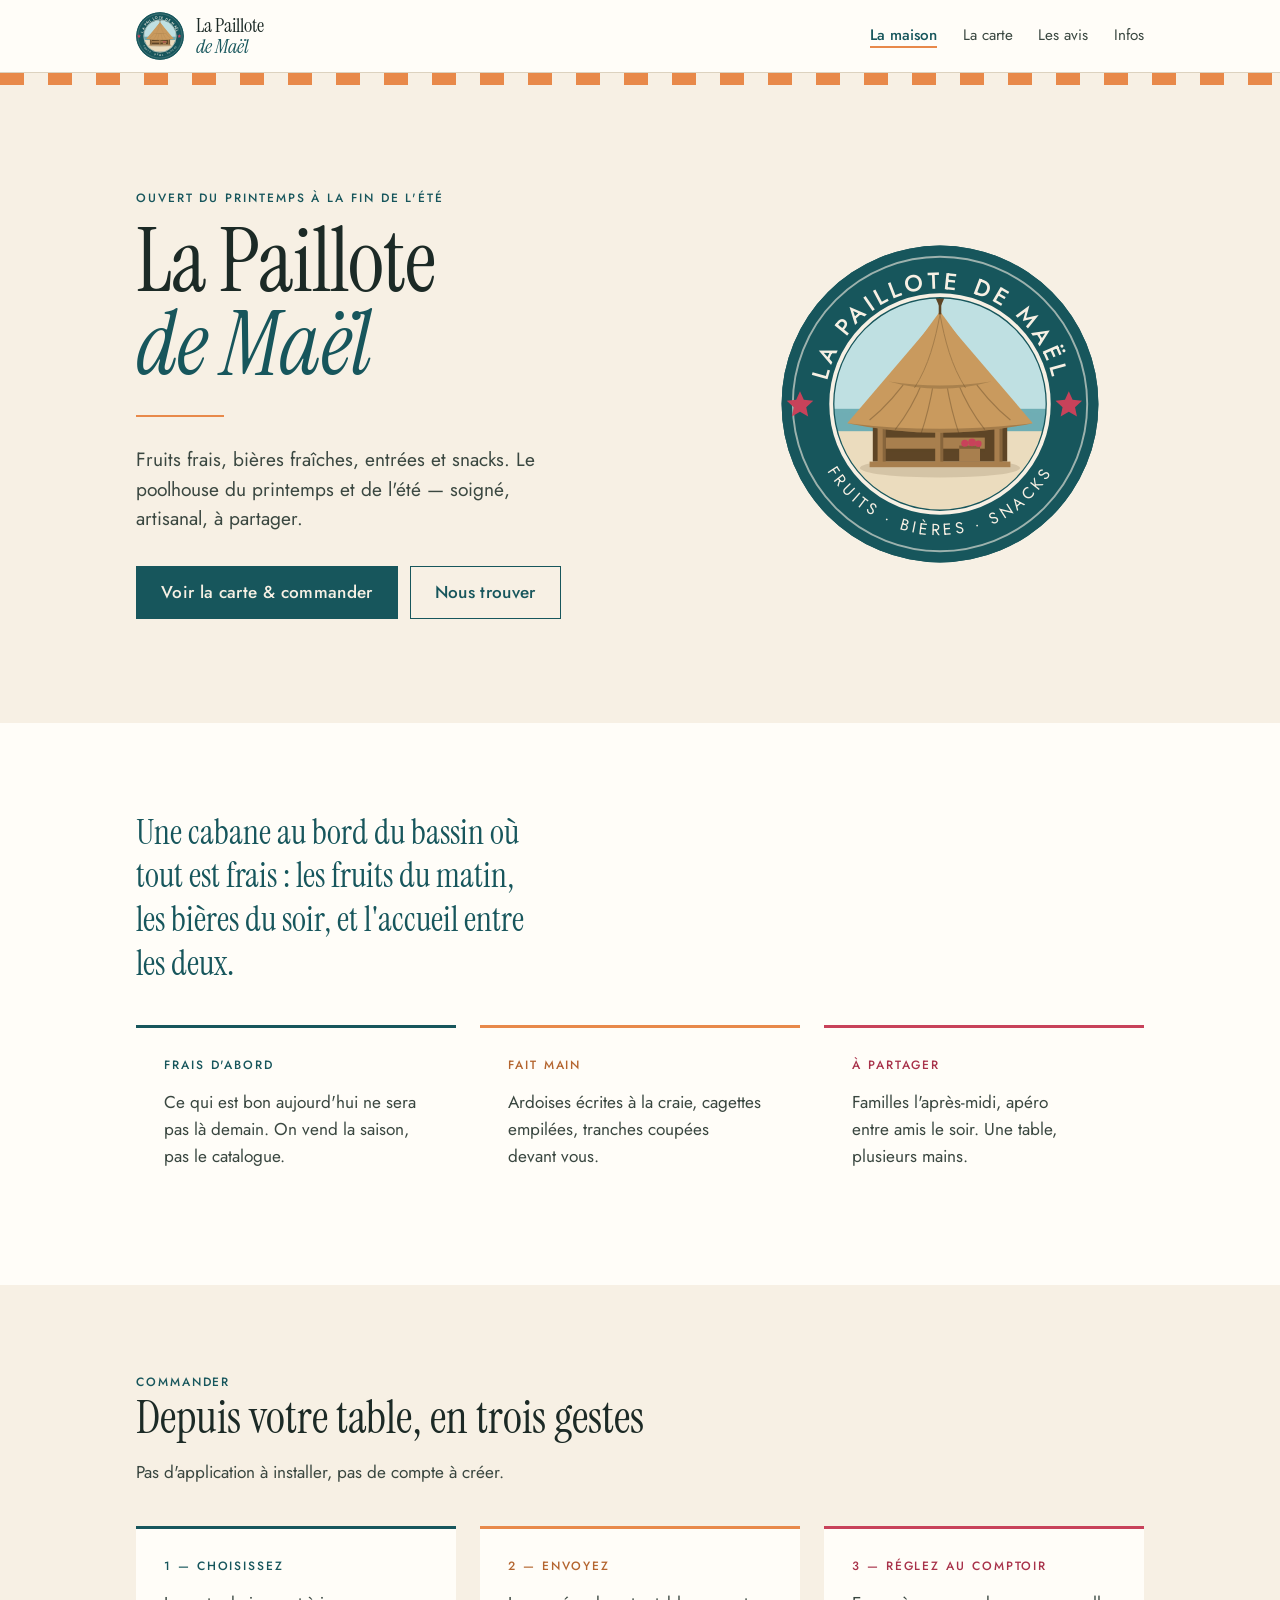
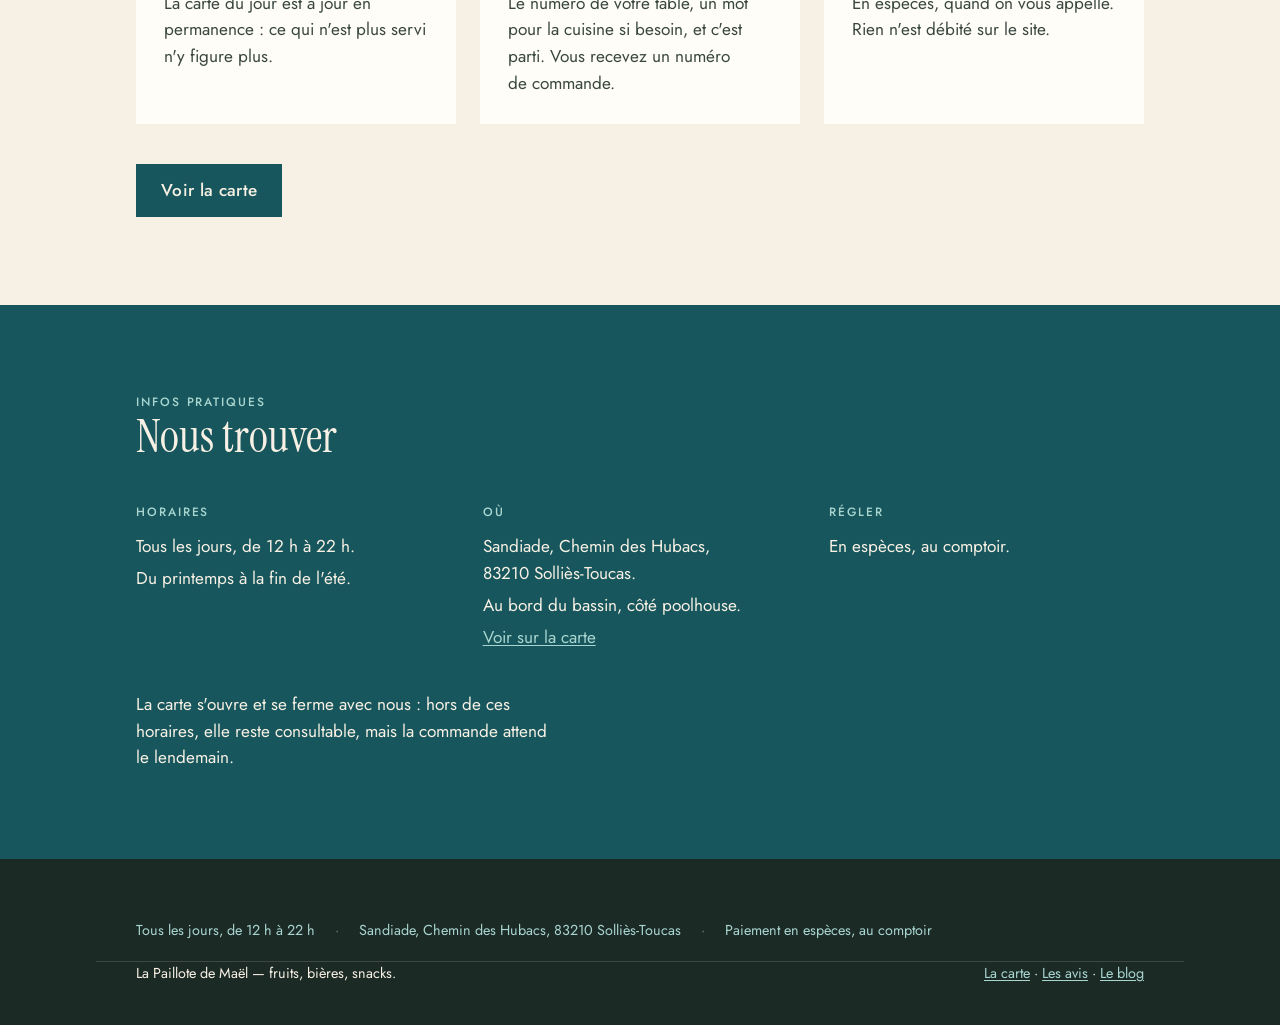
==== commit 71cb3fae: "Horaires 12 h – 22 h, pied de page complet, et un mode d'emploi du dépôt Les horaires s'affichent en" ====
--- a/site/index.html
+++ b/site/index.html
@@ -11,6 +11,10 @@
 <link rel="stylesheet" href="css/site.css">
 <script src="js/badge.js" defer></script>
 <script type="module" src="js/commandes.js"></script>
+<script type="module">
+  import { garnirLePied } from './js/pied.js';
+  garnirLePied(document.getElementById('pied-infos'));
+</script>
 </head>
 <body>
 
@@ -135,9 +139,9 @@
 
       <div class="infos">
         <div class="info">
-          <h3 class="info__titre">Saison</h3>
+          <h3 class="info__titre">Horaires</h3>
+          <p>Tous les jours, de 12 h à 22 h.</p>
           <p>Du printemps à la fin de l'été.</p>
-          <p>Ouvert jusqu'à la nuit tombée.</p>
         </div>
         <div class="info">
           <h3 class="info__titre">Où</h3>
@@ -153,8 +157,11 @@
       </div>
 
       <p class="section__intro" style="margin-top: 2.5rem;">
-        <!-- À compléter : horaires, téléphone, réseaux. -->
-        Les horaires précis sont à compléter.
+        <!-- Ces horaires doublent le réglage « Le service » de l'admin, qui
+             seul décide si la commande est ouverte. En changer un sans
+             l'autre ferait mentir la page : les deux vont ensemble. -->
+        La carte s'ouvre et se ferme avec nous : hors de ces horaires, elle
+        reste consultable, mais la commande attend le lendemain.
       </p>
     </div>
   </section>
@@ -162,9 +169,17 @@
 </main>
 
 <footer class="pied">
+  <!-- Les horaires sont écrits ici en clair : si la base ne répond pas, le
+       pied reste juste. js/pied.js ne fait qu'ajouter la pastille. -->
+  <div class="contenu pied__infos" id="pied-infos">
+    <span class="pied__pastille" data-pastille hidden></span>
+    <span data-horaires>Tous les jours, de 12 h à 22 h</span>
+    <span>Sandiade, Chemin des Hubacs, 83210 Solliès-Toucas</span>
+    <span>Paiement en espèces, au comptoir</span>
+  </div>
   <div class="contenu pied__barre">
     <p>La Paillote de Maël — fruits, bières, snacks.</p>
-    <p><a href="carte.html">La carte</a> · <a href="https://paillotedemael.blogspot.com/" rel="noopener">Le blog</a></p>
+    <p><a href="carte.html">La carte</a> · <a href="avis.html">Les avis</a> · <a href="https://paillotedemael.blogspot.com/" rel="noopener">Le blog</a></p>
   </div>
 </footer>
 
--- a/site/css/site.css
+++ b/site/css/site.css
@@ -1141,3 +1141,44 @@
   border-color: var(--abricot);
   color: var(--abricot-texte);
 }
+
+/* --- Le bandeau d'infos du pied -------------------------------------------- */
+
+.pied__infos {
+  display: flex;
+  flex-wrap: wrap;
+  align-items: center;
+  gap: 0.5rem 1.25rem;
+  padding-block: 1.25rem;
+  border-bottom: 1px solid rgb(247 240 228 / 0.15);
+  font-size: 0.9rem;
+  color: var(--eau-claire);
+}
+
+/* Un point de séparation entre les mentions, jamais avant la première. */
+.pied__infos > span + span::before {
+  content: '·';
+  margin-inline-end: 1.25rem;
+  opacity: 0.5;
+}
+
+.pied__pastille {
+  display: inline-flex;
+  align-items: center;
+  gap: 0.4rem;
+  font-weight: 500;
+}
+
+.pied__pastille::before {
+  content: '';
+  width: 0.55rem;
+  height: 0.55rem;
+  border-radius: 50%;
+  background: currentColor;
+}
+
+.pied__pastille[data-ouvert='oui'] { color: #9be36b; }
+.pied__pastille[data-ouvert='non'] { color: var(--abricot); }
+
+/* La pastille ouvre la ligne : pas de point avant elle. */
+.pied__infos > .pied__pastille + span::before { content: none; }
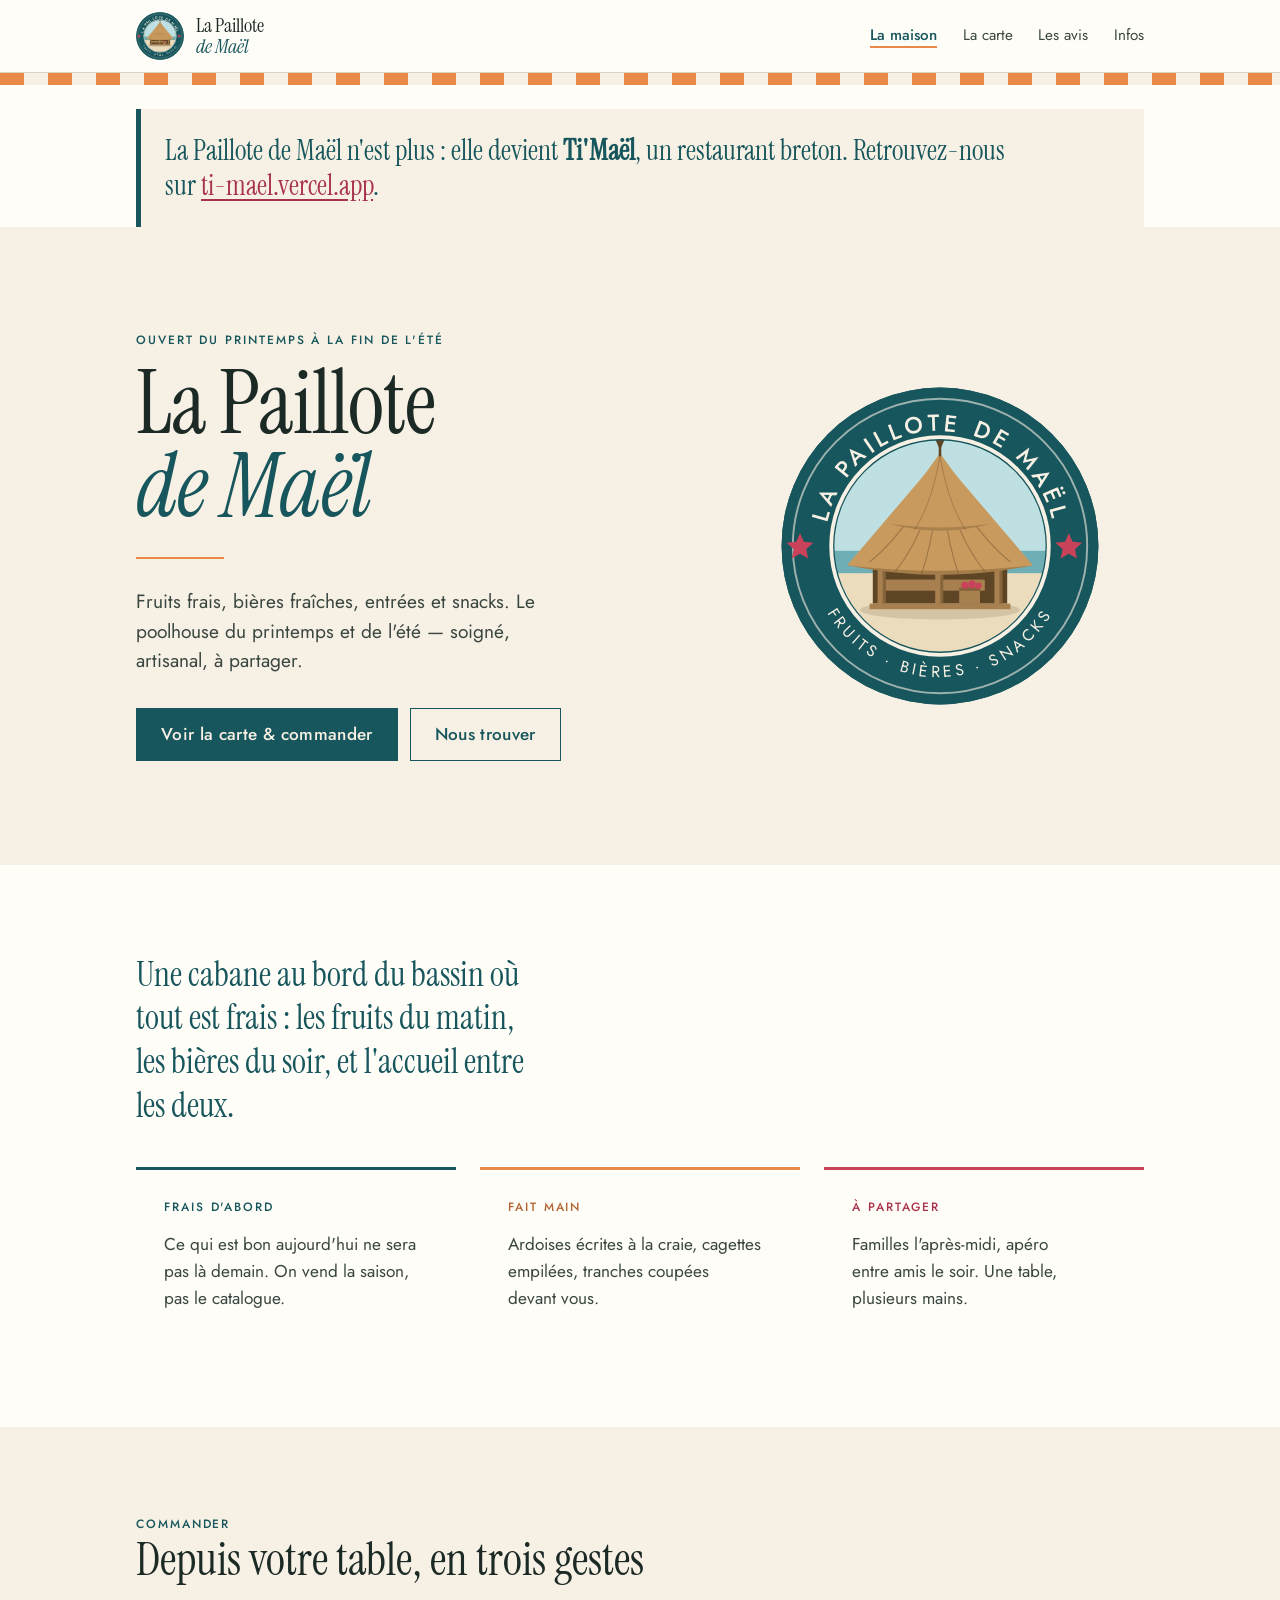
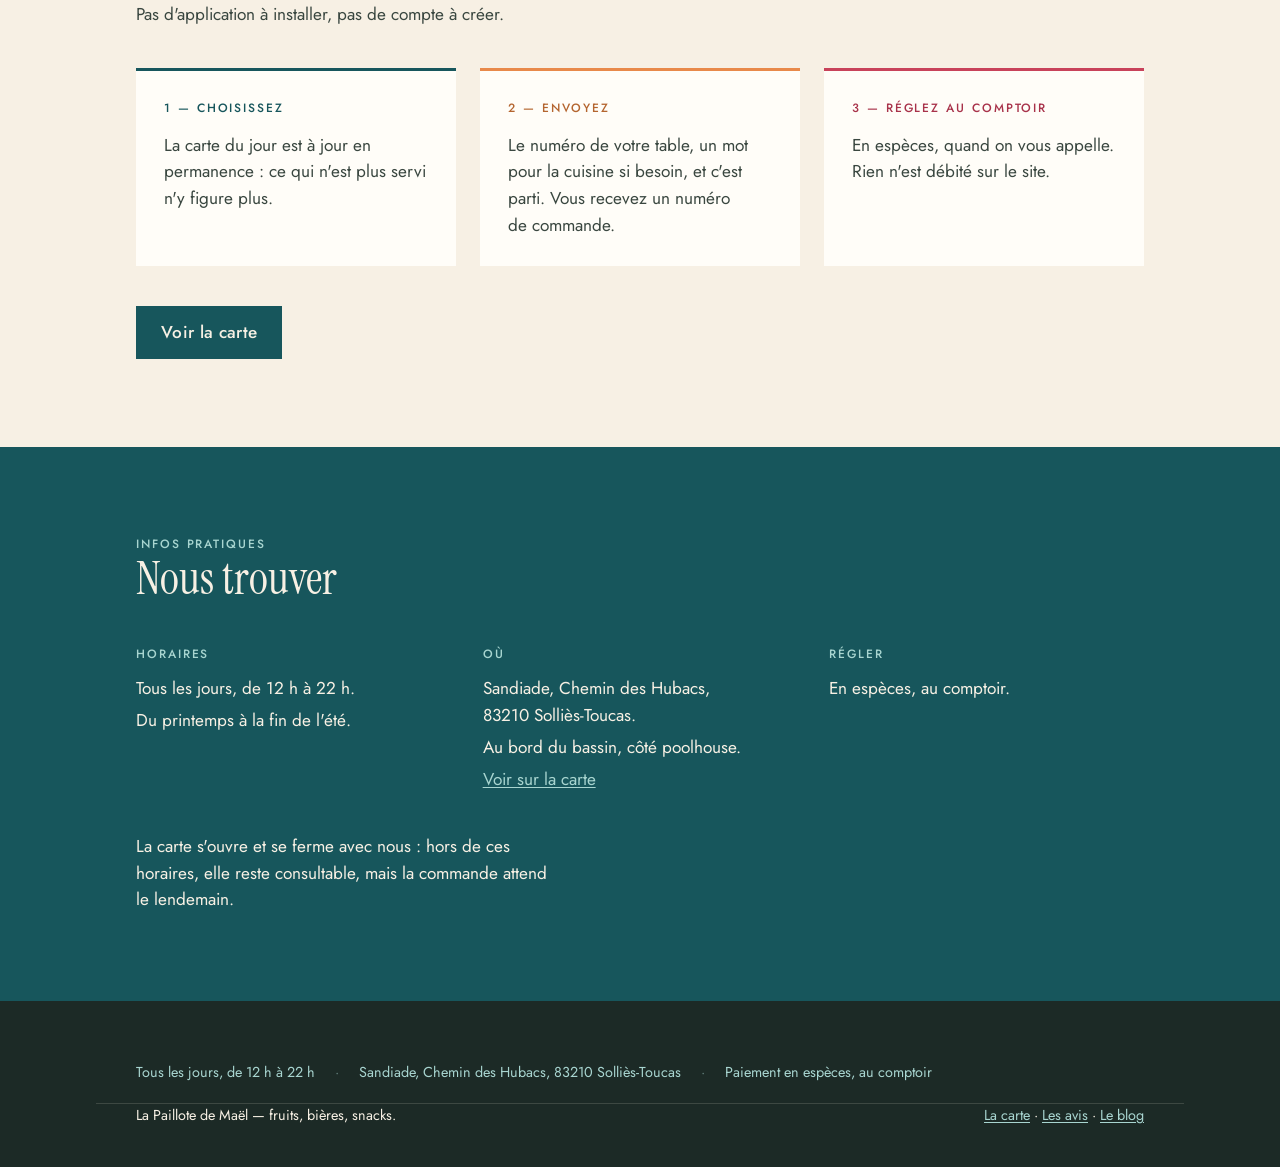
==== commit cedc7d4e: "Annoncer que la paillote devient Ti'Maël, restaurant breton Un bandeau en tête de l'accueil, de la c" ====
--- a/site/index.html
+++ b/site/index.html
@@ -40,6 +40,22 @@
 
   <div class="rayures"></div>
 
+  <!-- La paillote a laissé place à Ti'Maël : on le dit avant tout le reste,
+       pour qu'aucun client n'arrive au bord du bassin pour rien. -->
+  <div class="contenu">
+    <p class="bandeau bandeau--saison bandeau--ti-mael">
+      La Paillote de Maël n'est plus : elle devient <strong>Ti'Maël</strong>,
+      un restaurant breton. Retrouvez-nous sur
+      <a href="https://ti-mael.vercel.app">ti-mael.vercel.app</a>.
+    </p>
+  </div>
+
+  <!-- L'annonce de fermeture, remplie par js/pied.js. Une fermeture de
+       saison se dit dès l'accueil, pas seulement sur la carte. -->
+  <div class="contenu">
+    <p class="bandeau bandeau--ferme" id="bandeau-service" hidden></p>
+  </div>
+
   <section class="accroche">
     <div class="contenu accroche__corps">
       <div>
--- a/site/css/site.css
+++ b/site/css/site.css
@@ -1182,3 +1182,70 @@
 
 /* La pastille ouvre la ligne : pas de point avant elle. */
 .pied__infos > .pied__pastille + span::before { content: none; }
+
+/* Une fermeture longue (fin de saison, congés) se lit de loin : ce n'est
+   pas « revenez demain », c'est « revenez dans six mois ». */
+.bandeau--saison {
+  font-family: var(--serif);
+  font-size: clamp(1.25rem, 3.5vw, 1.75rem);
+  line-height: 1.25;
+  padding: 1.5rem 1.5rem;
+  border-inline-start-width: 5px;
+  background: var(--creme);
+}
+
+/* Le lot gagné à la roue : le seul bandeau rouge du site, pour qu'on ne
+   passe pas à côté de ce qu'on a gagné. */
+.bandeau--lot {
+  border-inline-start-color: var(--pasteque);
+  background: color-mix(in srgb, var(--pasteque) 8%, var(--creme));
+  color: var(--pasteque-texte);
+  font-weight: 500;
+}
+
+/* Ce qui est offert se voit : même rouge que le bandeau du lot. */
+.plat--offert {
+  background: color-mix(in srgb, var(--pasteque) 6%, transparent);
+}
+
+.plat--offert .plat__prix,
+.recap__prix--offert {
+  color: var(--pasteque-texte);
+  font-weight: 600;
+}
+
+/* Les lots en réserve : présents, mais visiblement pas pour cette fois. */
+.fidelite__avoir--reserve {
+  color: var(--gris);
+  font-size: 0.9rem;
+}
+
+/* Le choix de l'article sur lequel appliquer son lot. */
+.choix-lot__options {
+  display: grid;
+  gap: 0.4rem;
+}
+
+.choix-lot__options label {
+  display: flex;
+  align-items: center;
+  gap: 0.5rem;
+  padding: 0.5rem 0.7rem;
+  background: color-mix(in srgb, var(--pasteque) 6%, var(--creme));
+  cursor: pointer;
+}
+
+.choix-lot__options input {
+  accent-color: var(--pasteque);
+}
+
+/* L'annonce de Ti'Maël : la paillote a changé de vie, le lien doit se voir. */
+.bandeau--ti-mael {
+  color: var(--bassin);
+}
+
+.bandeau--ti-mael a {
+  color: var(--pasteque-texte);
+  text-underline-offset: 0.15em;
+  white-space: nowrap;
+}
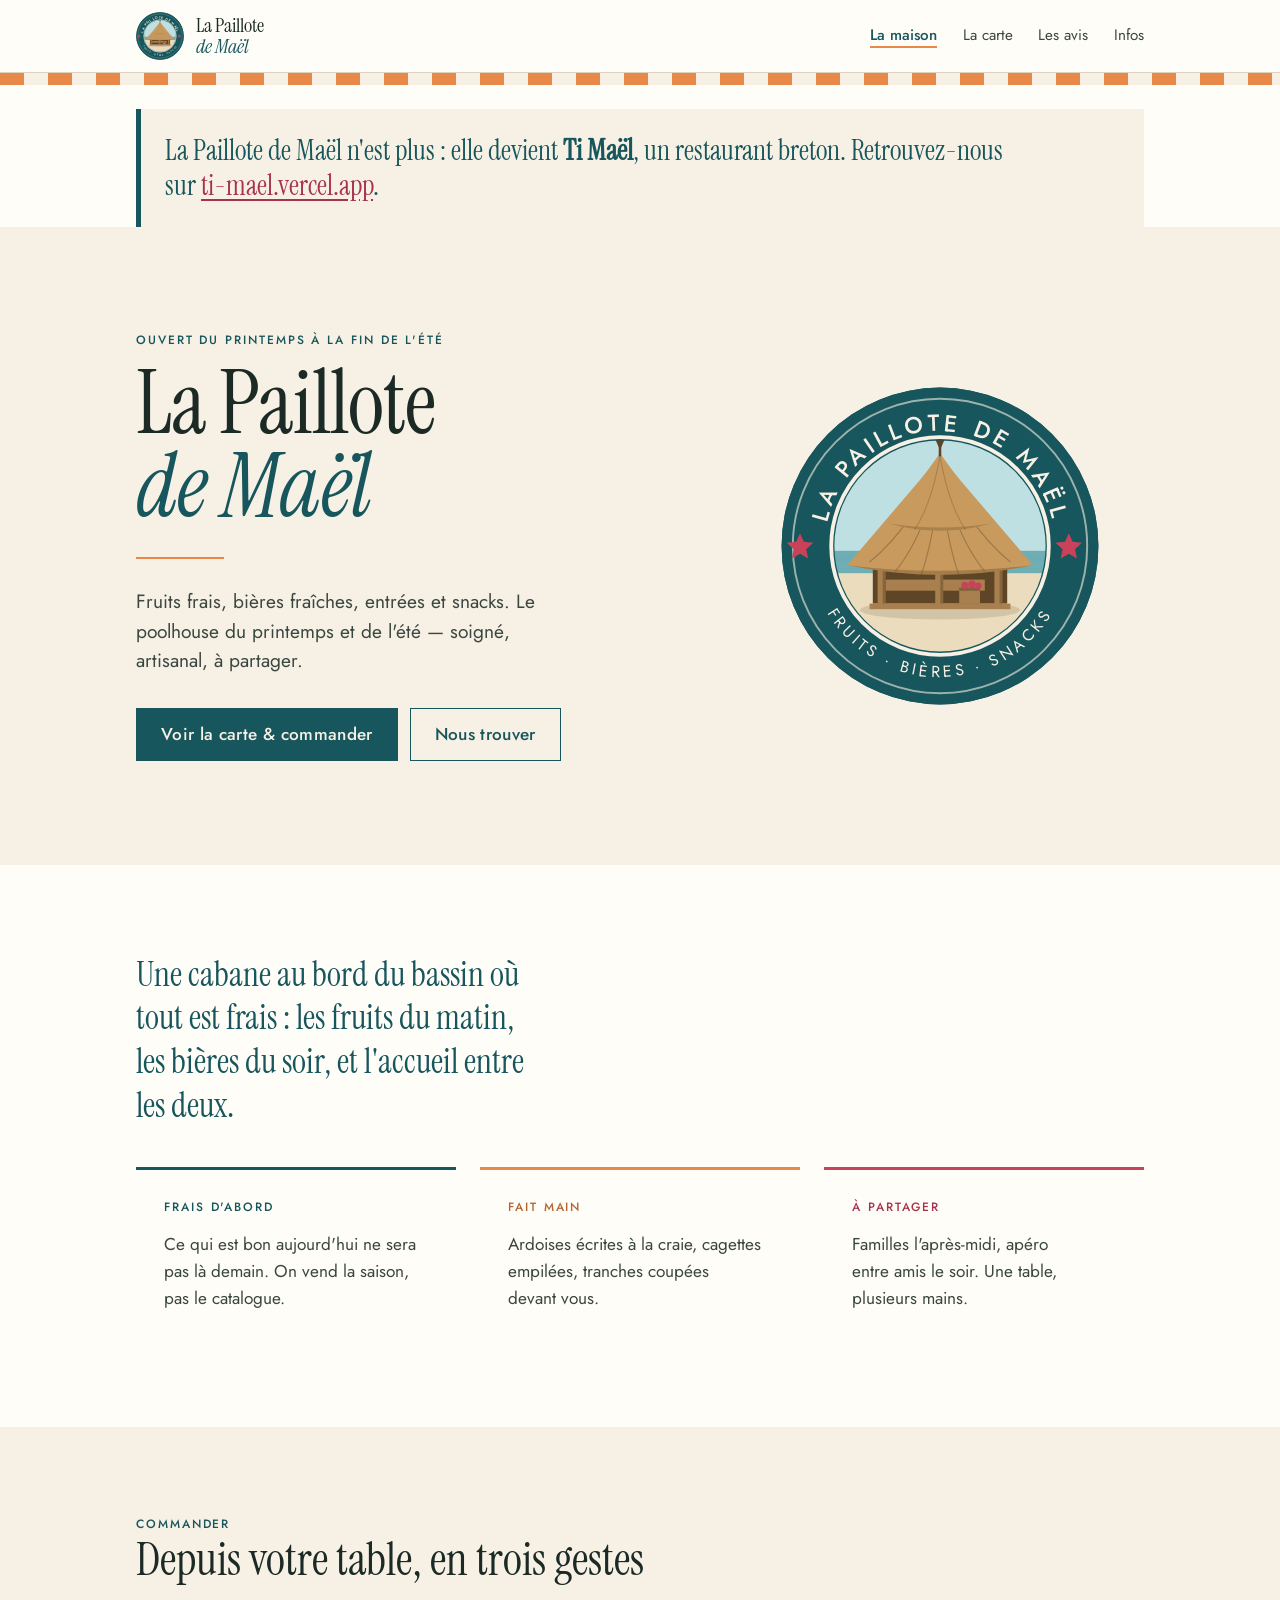
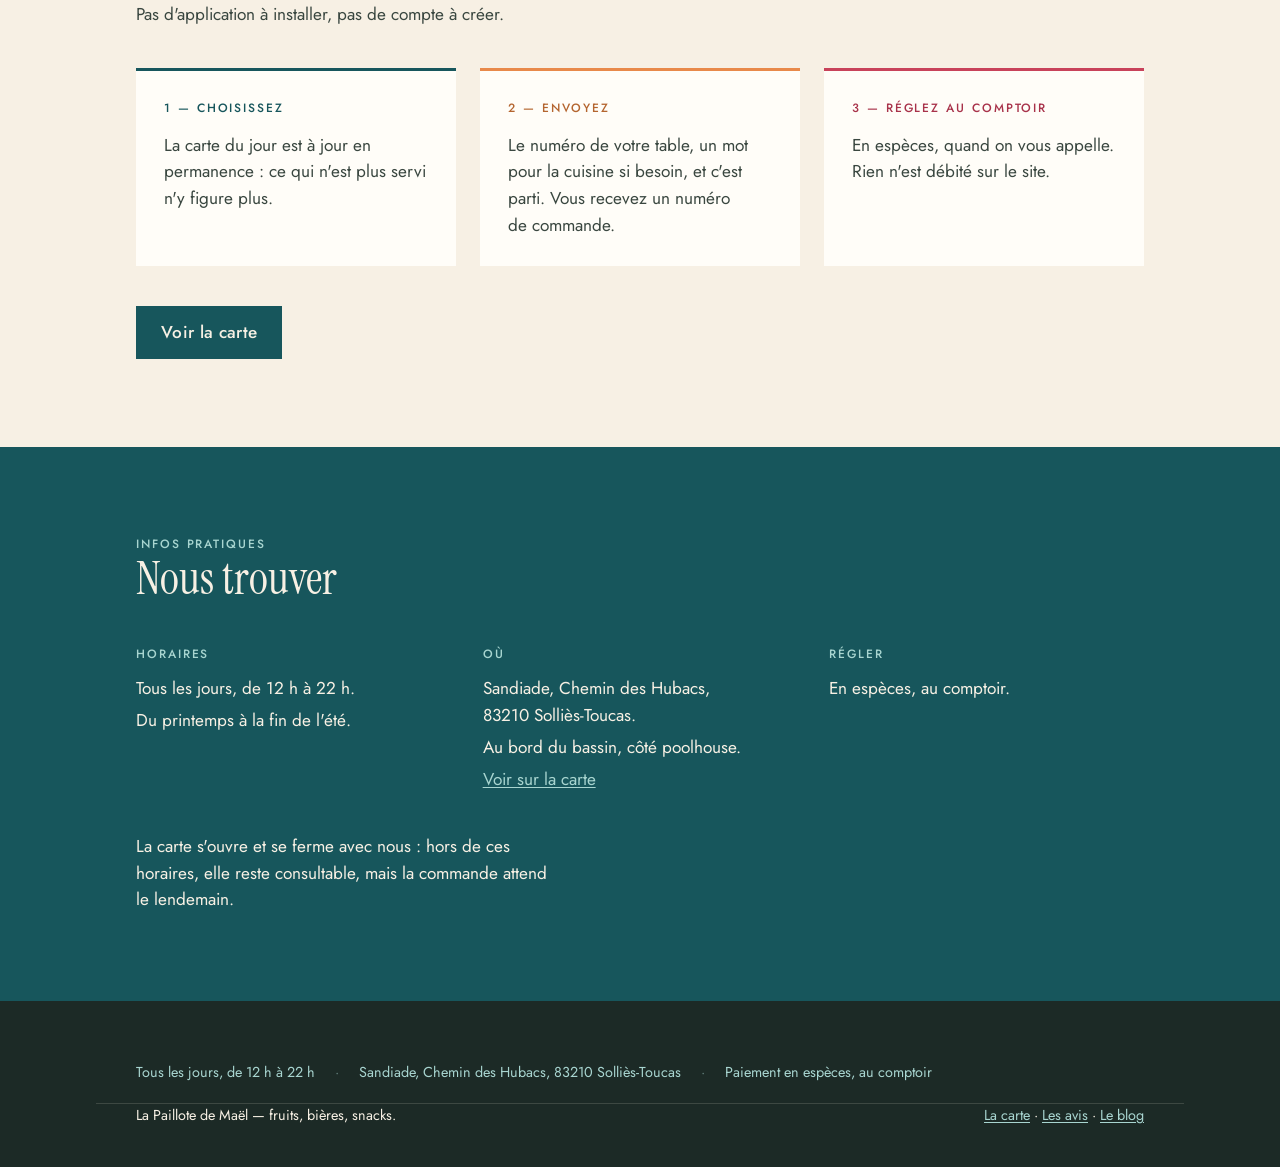
==== commit 27c3bd6e: "Ti Maël s'écrit sans apostrophe Co-Authored-By: Claude Opus 5.5 <noreply@anthropic.com> Claude-Sessi" ====
--- a/site/index.html
+++ b/site/index.html
@@ -40,11 +40,11 @@
 
   <div class="rayures"></div>
 
-  <!-- La paillote a laissé place à Ti'Maël : on le dit avant tout le reste,
+  <!-- La paillote a laissé place à Ti Maël : on le dit avant tout le reste,
        pour qu'aucun client n'arrive au bord du bassin pour rien. -->
   <div class="contenu">
     <p class="bandeau bandeau--saison bandeau--ti-mael">
-      La Paillote de Maël n'est plus : elle devient <strong>Ti'Maël</strong>,
+      La Paillote de Maël n'est plus : elle devient <strong>Ti Maël</strong>,
       un restaurant breton. Retrouvez-nous sur
       <a href="https://ti-mael.vercel.app">ti-mael.vercel.app</a>.
     </p>
--- a/site/css/site.css
+++ b/site/css/site.css
@@ -1239,7 +1239,7 @@
   accent-color: var(--pasteque);
 }
 
-/* L'annonce de Ti'Maël : la paillote a changé de vie, le lien doit se voir. */
+/* L'annonce de Ti Maël : la paillote a changé de vie, le lien doit se voir. */
 .bandeau--ti-mael {
   color: var(--bassin);
 }
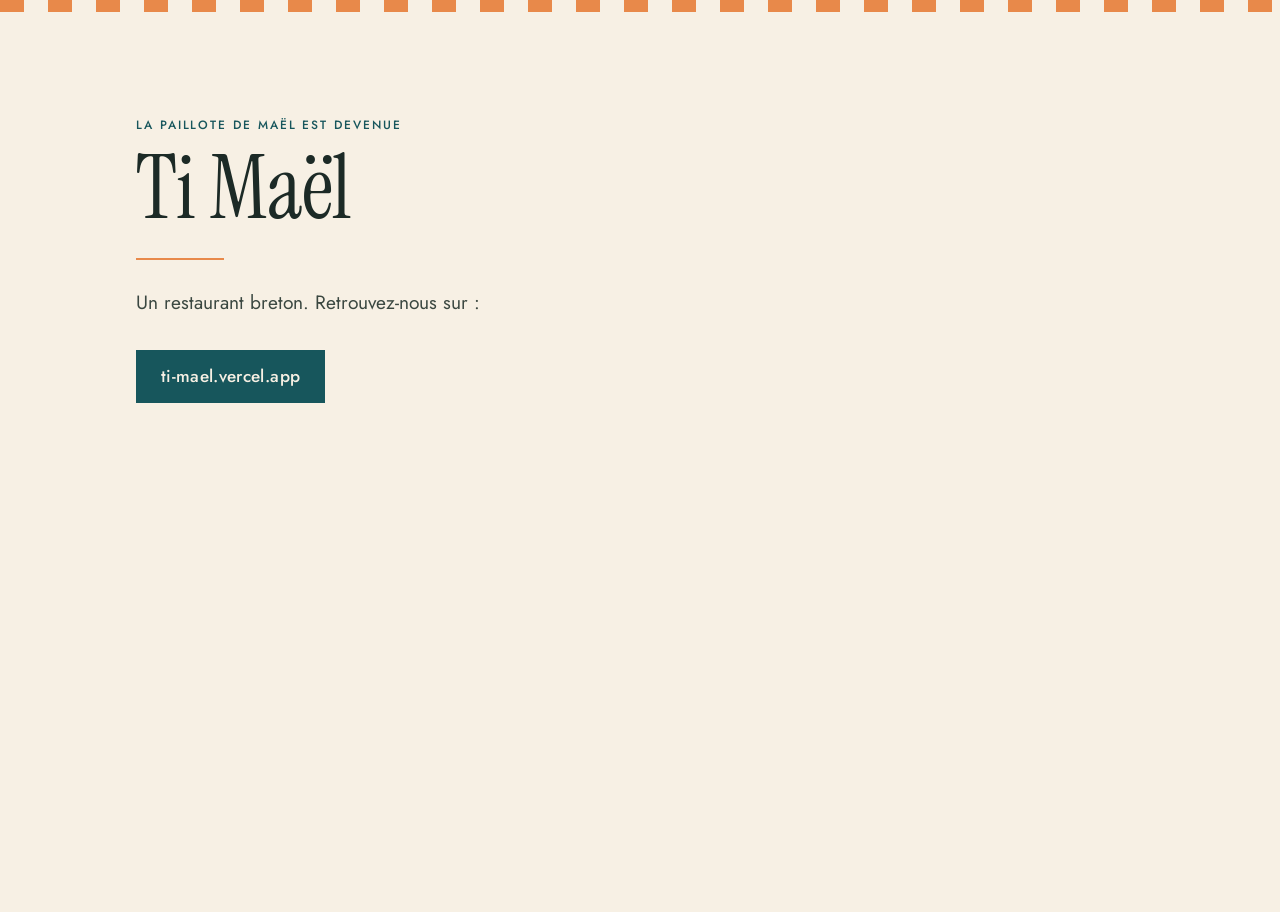
==== commit fa2253ca: "L'accueil ne dit plus que : c'est devenu Ti Maël Plus de carte ni d'horaires sur l'accueil : seuleme" ====
--- a/site/index.html
+++ b/site/index.html
@@ -3,201 +3,38 @@
 <head>
 <meta charset="utf-8">
 <meta name="viewport" content="width=device-width, initial-scale=1">
-<title>La Paillote de Maël — fruits frais, bières et snacks au bord du bassin</title>
-<meta name="description" content="Le poolhouse du printemps et de l'été : fruits frais, bières fraîches, entrées et snacks. Commandez depuis votre table.">
+<title>La Paillote de Maël est devenue Ti Maël</title>
+<meta name="description" content="La Paillote de Maël est devenue Ti Maël, un restaurant breton. Retrouvez-nous sur ti-mael.vercel.app.">
 <link rel="icon" href="assets/badge.svg" type="image/svg+xml">
 <link rel="icon" type="image/png" sizes="32x32" href="assets/favicon-32.png">
 <link rel="apple-touch-icon" href="assets/apple-touch-icon.png">
 <link rel="stylesheet" href="css/site.css">
-<script src="js/badge.js" defer></script>
-<script type="module" src="js/commandes.js"></script>
-<script type="module">
-  import { garnirLePied } from './js/pied.js';
-  garnirLePied(document.getElementById('pied-infos'));
-</script>
 </head>
 <body>
 
-<a class="saut" href="#principal">Aller au contenu</a>
-
-<header class="entete">
-  <div class="contenu entete__barre">
-    <a class="marque" href="index.html">
-      <span class="cadre-badge marque__badge"><svg class="badge" viewBox="0 0 200 200" aria-hidden="true"><use href="#badge" width="200" height="200"/></svg></span>
-      <span class="marque__nom">La Paillote<br><span class="italique">de Maël</span></span>
-    </a>
-    <nav class="nav" aria-label="Principale">
-      <a href="index.html" aria-current="page">La maison</a>
-      <a href="carte.html">La carte</a>
-      <a href="avis.html">Les avis</a>
-      <a class="nav--secondaire" href="#infos">Infos</a>
-      <a class="nav--commandes" id="nav-commandes" href="suivi.html" hidden>Vos commandes en cours</a>
-    </nav>
-  </div>
-</header>
+<!-- La paillote a laissé place à Ti Maël : cette page ne dit plus que ça.
+     Pas de carte, pas d'horaires — tout se trouve désormais chez Ti Maël.
+     Les anciennes adresses (/carte, /avis) renvoient ici, voir vercel.json. -->
 
 <main id="principal">
 
   <div class="rayures"></div>
 
-  <!-- La paillote a laissé place à Ti Maël : on le dit avant tout le reste,
-       pour qu'aucun client n'arrive au bord du bassin pour rien. -->
-  <div class="contenu">
-    <p class="bandeau bandeau--saison bandeau--ti-mael">
-      La Paillote de Maël n'est plus : elle devient <strong>Ti Maël</strong>,
-      un restaurant breton. Retrouvez-nous sur
-      <a href="https://ti-mael.vercel.app">ti-mael.vercel.app</a>.
-    </p>
-  </div>
-
-  <!-- L'annonce de fermeture, remplie par js/pied.js. Une fermeture de
-       saison se dit dès l'accueil, pas seulement sur la carte. -->
-  <div class="contenu">
-    <p class="bandeau bandeau--ferme" id="bandeau-service" hidden></p>
-  </div>
-
-  <section class="accroche">
+  <section class="accroche" style="min-height: 100svh;">
     <div class="contenu accroche__corps">
       <div>
-        <p class="surtitre">Ouvert du printemps à la fin de l'été</p>
-        <h1 class="accroche__titre">La Paillote<br><span class="italique">de Maël</span></h1>
+        <p class="surtitre">La Paillote de Maël est devenue</p>
+        <h1 class="accroche__titre">Ti Maël</h1>
         <div class="accroche__filet"></div>
-        <p class="accroche__texte">
-          Fruits frais, bières fraîches, entrées et snacks. Le poolhouse du
-          printemps et de l'été — soigné, artisanal, à partager.
-        </p>
+        <p class="accroche__texte">Un restaurant breton. Retrouvez-nous sur :</p>
         <div class="accroche__actions">
-          <a class="bouton" href="carte.html">Voir la carte &amp; commander</a>
-          <a class="bouton bouton--creux" href="#infos">Nous trouver</a>
+          <a class="bouton" href="https://ti-mael.vercel.app">ti-mael.vercel.app</a>
         </div>
       </div>
-      <div class="cadre-badge accroche__badge">
-        <svg class="badge" viewBox="0 0 200 200" role="img"
-             aria-label="Badge de La Paillote de Maël"><use href="#badge" width="200" height="200"/></svg>
-      </div>
-    </div>
-  </section>
-
-  <section class="section">
-    <div class="contenu">
-      <p class="chapo">
-        Une cabane au bord du bassin où tout est frais : les fruits du matin,
-        les bières du soir, et l'accueil entre les deux.
-      </p>
-
-      <div class="principes">
-        <article class="principe">
-          <h2 class="principe__titre">Frais d'abord</h2>
-          <p class="principe__texte">
-            Ce qui est bon aujourd'hui ne sera pas là demain. On vend la
-            saison, pas le catalogue.
-          </p>
-        </article>
-        <article class="principe principe--abricot">
-          <h2 class="principe__titre">Fait main</h2>
-          <p class="principe__texte">
-            Ardoises écrites à la craie, cagettes empilées, tranches coupées
-            devant vous.
-          </p>
-        </article>
-        <article class="principe principe--pasteque">
-          <h2 class="principe__titre">À partager</h2>
-          <p class="principe__texte">
-            Familles l'après-midi, apéro entre amis le soir. Une table,
-            plusieurs mains.
-          </p>
-        </article>
-      </div>
-    </div>
-  </section>
-
-  <section class="section section--creme">
-    <div class="contenu">
-      <p class="surtitre">Commander</p>
-      <h2 class="titre-section">Depuis votre table, en trois gestes</h2>
-      <p class="section__intro">
-        Pas d'application à installer, pas de compte à créer.
-      </p>
-
-      <div class="principes">
-        <article class="principe">
-          <h3 class="principe__titre">1 — Choisissez</h3>
-          <p class="principe__texte">
-            La carte du jour est à jour en permanence : ce qui n'est plus
-            servi n'y figure plus.
-          </p>
-        </article>
-        <article class="principe principe--abricot">
-          <h3 class="principe__titre">2 — Envoyez</h3>
-          <p class="principe__texte">
-            Le numéro de votre table, un mot pour la cuisine si besoin, et
-            c'est parti. Vous recevez un numéro de commande.
-          </p>
-        </article>
-        <article class="principe principe--pasteque">
-          <h3 class="principe__titre">3 — Réglez au comptoir</h3>
-          <p class="principe__texte">
-            En espèces, quand on vous appelle. Rien n'est débité sur le site.
-          </p>
-        </article>
-      </div>
-
-      <p style="margin-top: 2.5rem;">
-        <a class="bouton" href="carte.html">Voir la carte</a>
-      </p>
-    </div>
-  </section>
-
-  <section class="section section--bassin" id="infos">
-    <div class="contenu">
-      <p class="surtitre">Infos pratiques</p>
-      <h2 class="titre-section">Nous trouver</h2>
-
-      <div class="infos">
-        <div class="info">
-          <h3 class="info__titre">Horaires</h3>
-          <p>Tous les jours, de 12 h à 22 h.</p>
-          <p>Du printemps à la fin de l'été.</p>
-        </div>
-        <div class="info">
-          <h3 class="info__titre">Où</h3>
-          <p>Sandiade, Chemin des Hubacs,<br>83210 Solliès-Toucas.</p>
-          <p>Au bord du bassin, côté poolhouse.</p>
-          <p><a href="https://www.google.com/maps/search/?api=1&amp;query=Chemin+des+Hubacs%2C+83210+Solli%C3%A8s-Toucas"
-                target="_blank" rel="noopener">Voir sur la carte</a></p>
-        </div>
-        <div class="info">
-          <h3 class="info__titre">Régler</h3>
-          <p>En espèces, au comptoir.</p>
-        </div>
-      </div>
-
-      <p class="section__intro" style="margin-top: 2.5rem;">
-        <!-- Ces horaires doublent le réglage « Le service » de l'admin, qui
-             seul décide si la commande est ouverte. En changer un sans
-             l'autre ferait mentir la page : les deux vont ensemble. -->
-        La carte s'ouvre et se ferme avec nous : hors de ces horaires, elle
-        reste consultable, mais la commande attend le lendemain.
-      </p>
     </div>
   </section>
 
 </main>
 
-<footer class="pied">
-  <!-- Les horaires sont écrits ici en clair : si la base ne répond pas, le
-       pied reste juste. js/pied.js ne fait qu'ajouter la pastille. -->
-  <div class="contenu pied__infos" id="pied-infos">
-    <span class="pied__pastille" data-pastille hidden></span>
-    <span data-horaires>Tous les jours, de 12 h à 22 h</span>
-    <span>Sandiade, Chemin des Hubacs, 83210 Solliès-Toucas</span>
-    <span>Paiement en espèces, au comptoir</span>
-  </div>
-  <div class="contenu pied__barre">
-    <p>La Paillote de Maël — fruits, bières, snacks.</p>
-    <p><a href="carte.html">La carte</a> · <a href="avis.html">Les avis</a> · <a href="https://paillotedemael.blogspot.com/" rel="noopener">Le blog</a></p>
-  </div>
-</footer>
-
 </body>
 </html>
--- a/site/css/site.css
+++ b/site/css/site.css
@@ -507,6 +507,39 @@
   color: var(--gris);
 }
 
+/* Tout choix de la carte (glace, jus de fruit, recette de pizza,
+   formule…) : le nom en gras, un descriptif en petit dessous quand il y
+   en a un — même esprit que .choix-lot__options. */
+.champ-choix {
+  display: grid;
+  gap: 0.4rem;
+}
+
+.champ-choix__option {
+  display: flex;
+  align-items: flex-start;
+  gap: 0.6rem;
+  padding: 0.6rem 0.8rem;
+  border-radius: var(--rayon);
+  background: color-mix(in srgb, var(--pasteque) 6%, var(--creme));
+  cursor: pointer;
+}
+
+.champ-choix__option input {
+  margin-top: 0.3rem;
+  accent-color: var(--pasteque);
+  flex-shrink: 0;
+}
+
+.champ-choix__option strong {
+  font-weight: 600;
+}
+
+.champ-choix__option small {
+  color: var(--gris);
+  font-size: 0.85rem;
+}
+
 input[type='text'],
 input[type='tel'],
 input[type='email'],
@@ -863,6 +896,16 @@
   color: var(--bassin);
 }
 
+.suivi__heure-voulue {
+  margin-top: 0.6rem;
+  display: inline-block;
+  background: color-mix(in srgb, var(--pasteque) 10%, var(--creme));
+  border-inline-start: 3px solid var(--pasteque);
+  padding: 0.4rem 0.7rem;
+  font-weight: 600;
+  color: var(--pasteque);
+}
+
 .suivi__etapes {
   display: flex;
   justify-content: center;
@@ -1239,6 +1282,14 @@
   accent-color: var(--pasteque);
 }
 
+/* Un lot qui ne trouve pas à s'appliquer : on le dit, sans crier. */
+.bandeau--lot[data-applicable='non'] {
+  border-inline-start-color: var(--gris);
+  background: var(--creme);
+  color: var(--texte);
+  font-weight: 400;
+}
+
 /* L'annonce de Ti Maël : la paillote a changé de vie, le lien doit se voir. */
 .bandeau--ti-mael {
   color: var(--bassin);
